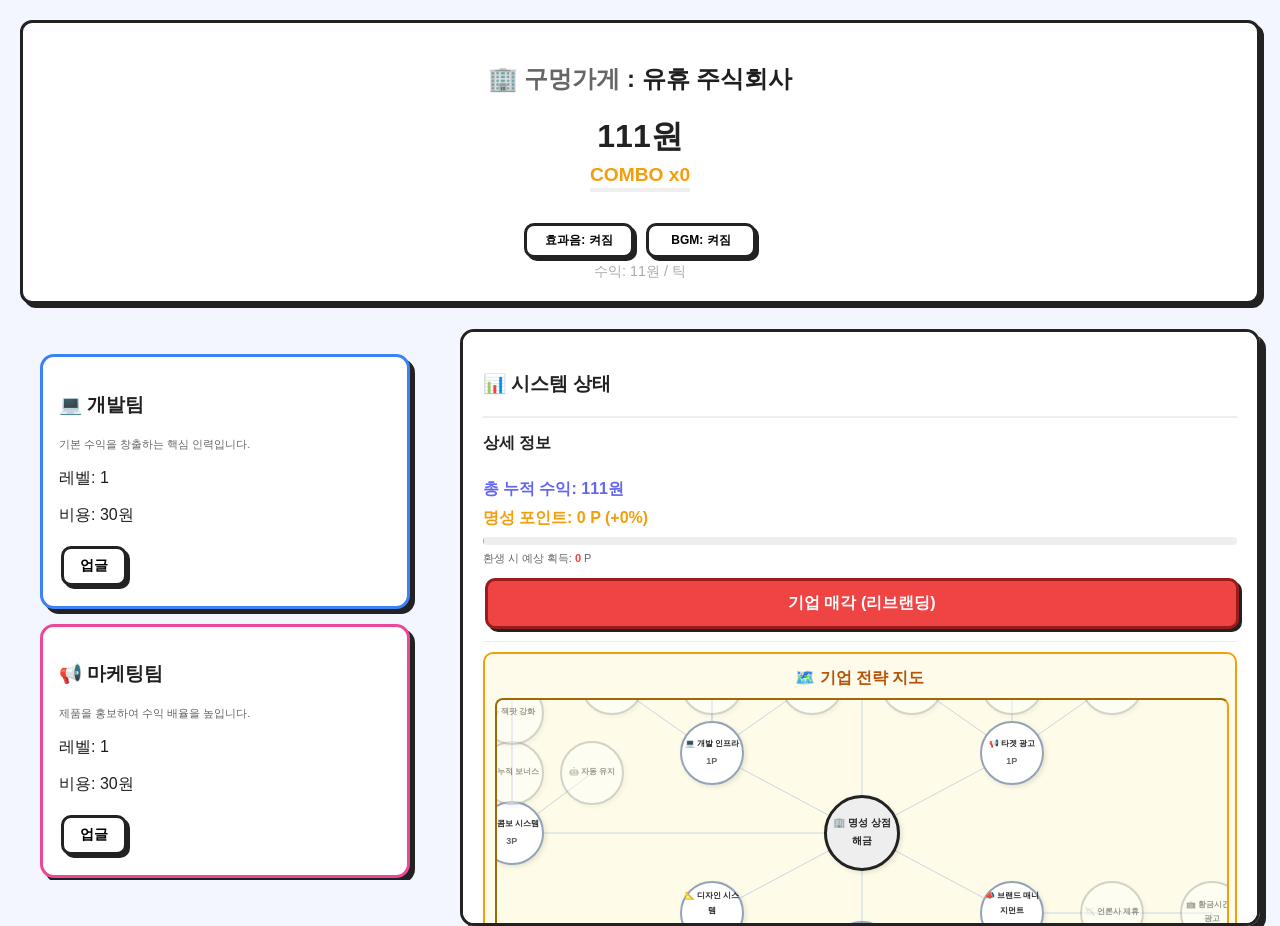
==== index.html @ 231a1bc6 "Add files via upload" ====
<!DOCTYPE html>
<html>
    <head>
        <meta charset="UTF-8">
        <title id = "title">유휴 주식회사: Idle Inc.</title>
        <link rel="stylesheet" href="style.css">
        <link rel="icon" href="src/icon/logo.png">
    </head>

    <body>

        <div id="newsBanner" class="news-banner"></div>
        
        <!-- 오프라인 수익 알림 -->
        <div id="offlineModal" class="modal" style="display:none;">
            <div class="modal-content">
                <h3>🏢 부재 중 업무 보고</h3>
                <p>회사가 자리를 비운 사이 <span id="offlineEarnings" style="color:#22c55e; font-weight:bold;">0</span>원을 벌었습니다!</p>
                <button onclick="closeOfflineModal()">수령하기</button>
            </div>
        </div>

        <div class="header">
            <h2>🏢 <span id="corporateRank">구멍가게</span> : <span id="companyTypeDisplay">유휴 주식회사</span></h2>
            <div class="money-display">
                <span id="money">0원</span>
                <div id="comboContainer" style="color: #f59e0b; font-weight: bold; font-size: 1.2em; position: relative; display: flex; flex-direction: column; align-items: center;">
                    <div>COMBO x<span id="comboCount">0</span>
                    <span id="feverStatus" style="display: none; color: #ef4444; margin-left: 10px; text-shadow: 0 0 10px #f59e0b;">🔥 OVERDRIVE!</span>
                    </div>
                    <div style="width: 100px; height: 4px; background: #eee; border-radius: 2px; margin-top: 2px; overflow: hidden;">
                        <div id="comboGauge" style="width: 0%; height: 100%; background: #f59e0b; transition: width 0.1s linear;"></div>
                    </div>
                </div>
                <div id="eventDisplay" style="font-size: 0.9em; color: #ef4444; font-weight: bold; height: 1.2em; letter-spacing: 1px;"></div>
                <div class="audio-controls">
                    <button id="toggleFxMuteBtn" type="button">효과음: 켜짐</button>
                    <button id="toggleBgmMuteBtn" type="button">BGM: 켜짐</button>
                </div>
                <div style="font-size: 0.9em; color: #aaa;">수익: <span id="totalIncome">0</span>원 / 틱</div>
            </div>
        </div>

        <div class="game-container">
            <!-- 왼쪽: 업그레이드 구역 -->
            <div class="upgrade-section">
                <div class="card card-dev" id="card-dev">
                    <h3>💻 개발팀</h3>
                    <p class="desc">기본 수익을 창출하는 핵심 인력입니다.</p>
                    <p>레벨: <span id="devLevel">1</span></p>
                    <p>비용: <span id="devCost"></span>원</p>
                    <button onclick="upgradeDev(this)">업글</button>
                </div>

                <div class="card card-marketing" id="card-marketing">
                    <h3>📢 마케팅팀</h3>
                    <p class="desc">제품을 홍보하여 수익 배율을 높입니다.</p>
                    <p>레벨: <span id="marketingLevel">1</span></p>
                    <p>비용: <span id="marketingCost"></span>원</p>
                    <button onclick="upgradeMarketing(this)">업글</button>
                </div>

                <div class="card card-design" id="card-design">
                    <h3>📐 설계팀</h3>
                    <p class="desc">프로세스를 최적화하여 작업 속도를 높입니다.</p>
                    <p>레벨: <span id="designLevel">1</span></p>
                    <p>비용: <span id="designCost"></span>원</p>
                    <button onclick="upgradeDesign(this)">업글</button>
                </div>

                <!-- 홍보팀 (해금 전 숨김) -->
                <div class="card card-pr" id="card-pr" style="display: none;">
                    <h3>📣 홍보팀</h3>
                    <p class="desc">마케팅 효율 증폭 및 긍정적 이벤트를 유도합니다.</p>
                    <p>레벨: <span id="prLevel">0</span></p>
                    <p>비용: <span id="prCost"></span>원</p>
                    <button onclick="upgradePr(this)">업글</button>
                </div>

                <!-- 전략기획팀 (해금 전 숨김) -->
                <div class="card card-strategy" id="card-strategy" style="display: none;">
                    <h3>📊 전략기획팀</h3>
                    <p class="desc">전체적인 효율 증가 및 비용 절감을 관리합니다.</p>
                    <p>레벨: <span id="strategyLevel">0</span></p>
                    <p>비용: <span id="strategyCost"></span>원</p>
                    <button onclick="upgradeStrategy(this)">업글</button>
                </div>

                <div class="card card-mgmt" id="card-management">
                    <h3>🤖 관리직 AI</h3>
                    <p class="desc">부서 업그레이드를 자동으로 수행합니다. (최소 1레벨 필요)</p>
                    <p>레벨: <span id="managementLevel">0</span></p>
                    <p>비용: <span id="managementCost"></span>원</p>
                    <button onclick="upgradeManagement(this)">고용/업글</button>
                    
                    <!-- 관리직 해금 전까지 숨겨질 구역 -->
                    <div id="mgmtControls" style="display: none; margin-top: 10px; border-top: 2px solid #eee; padding-top: 15px;">
                        <button onclick="toggleManagement()" id="mgmtBtn">관리직 끄기</button>
                        <br><br>
                        <button onclick="setPriority('dev')">개발 우선</button>
                        <button onclick="setPriority('marketing')">마케팅 우선</button>
                        <button onclick="setPriority('design')">설계 우선</button>
                        <button onclick="setPriority('auto')">자동</button>
                    </div>
                </div>
            </div>

            <!-- 오른쪽: 새 메뉴 (상태판) -->
            <div class="status-panel" style="padding: 20px; border-radius: 14px;">
                <h3>📊 시스템 상태</h3>
                <div id="mgmtStatusContainer" style="display: none;">
                    <p>AI 상태: <span id="mgmtStatus" style="font-weight: bold;">-</span></p>
                    <p>우선 순위: <span id="currentPriority" style="color: #00eaff;">-</span></p>
                </div>
                
                <!-- 외교 패널 (해금 시 노출) -->
                <div id="diplomacyPanel" style="display: none; margin-top: 10px; padding: 10px; background: #f0f9ff; border: 2px solid #3b82f6; border-radius: 10px;">
                    <h4 style="margin: 0 0 8px 0; color: #1e40af;">🌍 글로벌 외교 전략</h4>
                    <div style="display: grid; grid-template-columns: 1fr 1fr; gap: 5px;">
                        <button onclick="activateCountry('japan')" style="font-size: 11px; padding: 5px;">🇯🇵 일본 제휴<br><span id="japanCost" style="font-size: 9px; color: #666; font-weight: normal;">0원</span></button>
                        <button onclick="activateCountry('china')" style="font-size: 11px; padding: 5px;">🇨🇳 중국 수출<br><span id="chinaCost" style="font-size: 9px; color: #666; font-weight: normal;">0원</span></button>
                        <button onclick="activateCountry('usa')" style="font-size: 11px; padding: 5px;">🇺🇸 미국 진출<br><span id="usaCost" style="font-size: 9px; color: #666; font-weight: normal;">0원</span></button>
                        <button onclick="activateCountry('nuclear')" style="font-size: 11px; padding: 5px; background: #fee2e2;">☢️ 비밀 계약<br><span id="nuclearCost" style="font-size: 9px; color: #666; font-weight: normal;">0원</span></button>
                    </div>
                    <div id="activeBuffs" style="margin-top: 8px; font-size: 11px; color: #1e40af; font-weight: bold;"></div>
                </div>

                <hr>
                <h4 style="margin-top: 0;">상세 정보</h4>
                <ul style="list-style: none; padding: 0; line-height: 1.8;">
                    <li style="color: #6366f1; font-weight: bold;">총 누적 수익: <span id="statTotalMoney">0</span></li>
                    <li style="color: #f59e0b; font-weight: bold;">명성 포인트: <span id="statPrestige">0 P</span> (<span id="prestigeBonus">0%</span>)</li>
                    <div style="margin-top: 5px; font-size: 0.85em; background: #eee; border-radius: 5px; overflow: hidden;">
                        <div id="prestigeProgress" style="width: 0%; height: 8px; background: #f59e0b; transition: width 0.3s;"></div>
                    </div>
                    <p style="font-size: 11px; margin: 4px 0; color: #666;">환생 시 예상 획득: <span id="potentialGain" style="font-weight: bold; color: #ef4444;">0</span> P</p>
                    <button onclick="rebirth()" class="btn-rebirth" style="width: 100%; margin-top: 5px;">기업 매각 (리브랜딩)</button>
                    <hr style="margin: 8px 0; border-top: 1px solid #eee;">
                    
                    <!-- 명성 스킬 트리 (방사형 지도) -->
                    <div class="prestige-shop strategy-map-panel" style="background: #fffbeb; border: 2px solid #f59e0b; padding: 10px; border-radius: 10px; margin-top: 10px;">
                        <h4 style="margin: 0 0 5px 0; color: #b45309; text-align: center;">🗺️ 기업 전략 지도</h4>
                        <div class="skill-tree-layout">
                            <!-- 왼쪽: 트리 뷰포트 -->
                            <div id="treeViewport" class="tree-viewport">
                                <div id="treeContainer" class="tree-container">
                                    <svg id="treeSvg" class="tree-svg" style="position: absolute; overflow: visible; pointer-events: none; z-index: 1; left: 0; top: 0;"></svg>
                                    <!-- 노드 동적 배치 -->
                                </div>
                            </div>
                            <!-- 오른쪽: 상세 정보 패널 -->
                            <div id="skillDetails" class="skill-details">
                                <div id="detailsDefault" style="margin: auto; color: #aaa; text-align: center;">노드를 클릭하여<br>상세 정보를 확인하세요.</div>
                                <div id="detailsContent" style="display: none;">
                                    <div class="detail-item">
                                        <label>이름</label>
                                        <h3 id="detailName">스킬 이름</h3>
                                    </div>
                                    <div class="detail-item">
                                        <label>설명</label>
                                        <div id="detailDesc" class="desc">설명 텍스트</div>
                                    </div>
                                    <div class="detail-item">
                                        <label>효과</label>
                                        <div id="detailEffect">-</div>
                                    </div>
                                    <div class="detail-item">
                                        <label>연구 비용</label>
                                        <div id="detailCost"><span id="detailCostValue">0</span> 명성 포인트</div>
                                    </div>
                                    <button id="detailBuyBtn" onclick="">연구 시작</button>
                                </div>
                            </div>
                        </div>
                    </div>
                    <hr style="margin: 15px 0; border-top: 1px solid #eee;">

                    <li>개발력: <span id="statDev">-</span></li>
                    <li>마케팅 효과: <span id="statMark">-</span></li>
                    <li>작업 속도: <span id="statSpeed">-</span></li>
                    <li id="statPrContainer" style="display: none;">홍보 시너지: <span id="statPr">-</span></li>
                    <li id="statStratContainer" style="display: none;">전략 승수: <span id="statStrat">-</span></li>
                    <li id="statMgmtContainer" style="display: none; color: #00ff00;">관리직 처리량: <span id="statMgmt">-</span></li>
                </ul>
                <hr>
                <h4>🤖 AI 업무 로그</h4>
                <div id="log" class="log-container">
                    <div class="log-entry">시스템 가동 준비 완료...</div>
                </div>
            </div>
        </div>

        <div id="clickEventLayer" style="position: fixed; inset: 0; pointer-events: none; z-index: 5000;"></div>
        <script src="script.js"></script>
    </body>
</html>
---- style.css ----
/* 스타일 통일 패치 */
            body {
                background: #f3f6ff;
                font-family: 'Pretendard', Arial, sans-serif;
                color: #1f1f1f;
                margin: 0;
                padding: 20px;
                overflow: hidden;
                height: 100vh;
                box-sizing: border-box;
                display: flex;
                flex-direction: column; /* 세로 배치로 충돌 방지 */
            }
            .header {
                background: white;
                border: 3px solid #222;
                border-radius: 12px;
                padding: 20px;
                box-shadow: 4px 4px 0px #222;
                margin-bottom: 25px;
                text-align: center;
                flex-shrink: 0; /* 헤더 크기 고정 */
            }
            #money {
                font-size: 32px;
                font-weight: bold;
                display: block;
                color: #222;
                margin-bottom: 5px;
            }
            .audio-controls {
                display: flex;
                justify-content: center;
                gap: 8px;
                margin-top: 10px;
                flex-wrap: wrap;
            }
            .audio-controls button {
                min-width: 110px;
                font-size: 12px;
                padding: 6px 10px;
            }
            
            /* 애니메이션 효과 */
            @keyframes pop {
                0% { transform: scale(1); }
                50% { transform: scale(1.1); }
                100% { transform: scale(1); }
            }
            @keyframes bounce {
                0%, 100% { transform: translateY(0); }
                50% { transform: translateY(-5px); }
            }
            @keyframes pulse-red {
                0% { border-color: #ef4444; box-shadow: 0 0 0 0 rgba(239, 68, 68, 0.4); }
                70% { box-shadow: 0 0 0 15px rgba(239, 68, 68, 0); }
                100% { border-color: #222; }
            }
            @keyframes pulse-purple {
                0% { border-color: #a855f7; box-shadow: 0 0 0 0 rgba(168, 85, 247, 0.6); }
                70% { box-shadow: 0 0 0 15px rgba(168, 85, 247, 0); }
                100% { border-color: #222; }
            }
            @keyframes shake {
                0%, 100% { transform: translateX(0); }
                20%, 60% { transform: translateX(-8px); border-color: #ef4444; }
                40%, 80% { transform: translateX(8px); border-color: #ef4444; }
            }
            @keyframes floatUp {
                0% { transform: translateY(0); opacity: 1; }
                100% { transform: translateY(-50px); opacity: 0; }
            }
            @keyframes flash {
                0%, 100% { background-color: white; }
                50% { background-color: #fef08a; }
            }

            .floating-text {
                position: absolute;
                pointer-events: none;
                font-weight: bold;
                animation: floatUp 0.8s ease-out forwards;
                z-index: 2000;
            }

            .pop { animation: pop 0.15s ease; }
            .bounce { animation: bounce 0.1s ease; }
            .pulse-red { animation: pulse-red 0.5s ease-out; }
            /* 외교 뱃지 스타일 */
            .country-badge {
                padding: 4px 10px;
                border-radius: 20px;
                font-size: 11px;
                font-weight: bold;
                color: white;
                box-shadow: 0 2px 5px rgba(0,0,0,0.2);
                animation: pulse-soft 2s infinite;
            }
            @keyframes pulse-soft {
                0%, 100% { transform: scale(1); }
                50% { transform: scale(1.05); }
            }

            /* 모달 스타일 */
            .modal {
                position: fixed; inset: 0; background: rgba(0,0,0,0.7);
                display: flex; align-items: center; justify-content: center; z-index: 10001;
            }
            .modal-content {
                background: white; padding: 30px; border-radius: 20px;
                text-align: center; box-shadow: 0 0 30px rgba(0,0,0,0.5);
                border: 4px solid #222;
            }

            .pulse-purple { animation: pulse-purple 0.5s ease-out; }
            .shake { animation: shake 0.4s ease-in-out; }
            .flash { animation: flash 0.5s ease; }
            
            /* 피버 모드 애니메이션 */
            @keyframes fever-shake {
                0% { transform: translate(1px, 1px) rotate(0deg); }
                10% { transform: translate(-1px, -2px) rotate(-1deg); }
                20% { transform: translate(-3px, 0px) rotate(1deg); }
                30% { transform: translate(3px, 2px) rotate(0deg); }
                40% { transform: translate(1px, -1px) rotate(1deg); }
                50% { transform: translate(-1px, 2px) rotate(-1deg); }
                60% { transform: translate(-3px, 1px) rotate(0deg); }
                70% { transform: translate(3px, 1px) rotate(-1deg); }
                80% { transform: translate(-1px, -1px) rotate(1deg); }
                90% { transform: translate(1px, 2px) rotate(0deg); }
                100% { transform: translate(1px, -2px) rotate(-1deg); }
            }
            .fever-active {
                animation: fever-shake 0.5s infinite;
                background: linear-gradient(to bottom, #fff3e8, #fef2f2) !important;
            }

            /* 골든 클릭 버튼 */
            .golden-btn {
                position: absolute;
                width: 60px;
                height: 60px;
                background: radial-gradient(circle, #fcd34d 0%, #f59e0b 100%);
                border: 4px solid #fff;
                border-radius: 50%;
                box-shadow: 0 0 20px rgba(245, 158, 11, 0.6);
                cursor: pointer;
                pointer-events: auto;
                display: flex;
                align-items: center;
                justify-content: center;
                font-size: 24px;
                animation: pop 0.3s cubic-bezier(0.175, 0.885, 0.32, 1.275) forwards;
                z-index: 5001;
            }

            .desc {
                font-size: 11px;
                color: #666;
                margin: 4px 0 8px 0;
            }

            .skill-tree-layout {
                display: flex;
                flex-direction: column; /* 가로(row)에서 세로(column)로 변경 */
                gap: 10px;
                width: 100%;
            }
            .tree-viewport {
                width: 100%;
                height: 300px; /* 트리 뷰포트 높이 고정 */
                position: relative;
                background: #fefce8;
                border: 2px inset #f59e0b;
                border-radius: 8px;
                overflow: hidden;
                cursor: grab;
                user-select: none;
                touch-action: none;
            }
            .tree-viewport:active { cursor: grabbing; }
            .skill-details {
                width: 100%;
                box-sizing: border-box;
                background: white;
                border: 2px solid #ddd;
                border-radius: 8px;
                padding: 15px;
                display: flex;
                flex-direction: column;
                box-shadow: inset 0 0 10px rgba(0,0,0,0.05);
                word-break: keep-all;
                white-space: normal;
                overflow-y: auto;
                min-height: 150px;
            }
            #detailsContent {
                display: flex;
                flex-direction: column;
                align-items: stretch;
                gap: 10px;
                width: 100%;
            }
            .detail-item {
                display: flex;
                flex-direction: column;
                align-items: stretch;
                gap: 4px;
                width: 100%;
            }
            .detail-item label {
                display: block;
                font-size: 11px;
                font-weight: 700;
                color: #92400e;
                letter-spacing: 0.02em;
            }
            #detailName,
            #detailDesc,
            #detailEffect,
            #detailCost {
                display: block;
                width: 100%;
                margin: 0;
            }
            #detailDesc {
                font-size: 12px;
                line-height: 1.5;
            }
            #detailEffect {
                background: #f0fdf4;
                padding: 8px;
                border-radius: 6px;
                font-size: 11px;
                border-left: 4px solid #22c55e;
                box-sizing: border-box;
            }
            #detailBuyBtn {
                width: 100%;
                margin-top: 4px;
                align-self: stretch;
            }
            .tree-container {
                position: absolute;
                top: 50%; left: 50%;
                transform-origin: center;
                width: 0; height: 0;
            }
            .tree-node {
                position: absolute;
                display: flex;
                flex-direction: column;
                align-items: center;
                justify-content: center;
                width: 60px;
                background: white;
                border: 2px solid #94a3b8;
                border-radius: 50%;
                aspect-ratio: 1/1;
                font-size: 8px;
                text-align: center;
                transform: translate(-50%, -50%);
                z-index: 2;
                transition: all 0.2s;
                cursor: help;
                box-shadow: 2px 2px 5px rgba(0,0,0,0.1);
            }
            .tree-node.owned { border-color: #f59e0b; background: #fffbeb; border-width: 3px; z-index: 3; }
            .tree-node.selected { box-shadow: 0 0 15px rgba(59, 130, 246, 0.8); border-color: #3b82f6; transform: translate(-50%, -50%) scale(1.1); }
            .tree-node.locked { opacity: 0.45; filter: grayscale(1); }
            .tree-node.core { width: 70px; border-color: #222; background: #eee; font-weight: bold; font-size: 10px; }
            
            /* 변형 노드 (Tier 3) 특수 스타일 */
            .tree-node.transform {
                border-style: double;
                border-width: 5px;
                background: #fdf2f8;
                border-color: #ec4899;
            }
            .tree-node.transform.owned {
                background: #fbcfe8;
                border-color: #db2777;
            }

            .tree-node span { display: block; margin-bottom: 2px; font-weight: bold; }
            .tree-node .price-tag { font-size: 9px; color: #666; font-weight: bold; }
            .tree-node button {
                padding: 2px 6px;
                font-size: 9px;
                border-width: 2px;
            }

            /* 긴급 뉴스 배너 */
            .news-banner {
                position: fixed;
                top: -60px;
                left: 0;
                right: 0;
                background: #ef4444;
                color: white;
                padding: 15px;
                text-align: center;
                font-weight: bold;
                font-size: 1.1em;
                z-index: 9999;
                box-shadow: 0 4px 15px rgba(0,0,0,0.2);
                transition: top 0.5s cubic-bezier(0.175, 0.885, 0.32, 1.275);
                border-bottom: 4px solid #991b1b;
            }
            .news-banner.active { top: 0; }
            .news-banner.positive { background: #10b981; border-color: #064e3b; }

            /* 레이아웃 구조 수정 */
            .game-container {
                display: flex;
                gap: 30px;
                flex: 1;
                min-height: 0; /* 스크롤 작동을 위한 설정 */
                justify-content: center;
                max-width: 1400px;
                margin: 0 auto;
                width: 100%;
            }
            .upgrade-section {
                flex: 1;
                max-width: 450px;
                overflow-y: auto;
                padding: 10px 20px 50px 20px; /* 좌우 패딩 추가로 잘림 방지 */
                padding-bottom: 50px;
                scrollbar-width: thin; /* 스크롤바 슬림화 */
            }

            button {
                background: white;
                border: 3px solid #222;
                border-radius: 10px;
                padding: 8px 16px;
                font-weight: bold;
                cursor: pointer;
                box-shadow: 3px 3px 0px #222;
                transition: all 0.1s ease;
                margin: 4px 2px;
                font-size: 14px;
            }
            button:hover {
                transform: translate(-2px, -2px);
                box-shadow: 5px 5px 0px #222;
                background: #fafafa;
            }
            button:active {
                transform: translate(2px, 2px);
                box-shadow: 1px 1px 0px #222;
            }
            .card {
                background: white;
                border: 3px solid #222;
                border-radius: 14px;
                padding: 16px;
                margin: 15px 0;
                box-shadow: 5px 5px 0px #222;
            }
            /* 팀별 테두리 색상 */
            .card-dev { border-color: #3b82f6; }
            .card-marketing { border-color: #ec4899; }
            .card-design { border-color: #10b981; }
            .card-mgmt { border-color: #a855f7; }
            .card-pr { border-color: #f59e0b; }
            .card-strategy { border-color: #6366f1; }
            .status-panel {
                flex: 1.2;
                background: white;
                color: #222;
                border: 3px solid #222;
                box-shadow: 6px 6px 0px #222;
                border-radius: 14px;
                padding: 20px;
                height: 100%; /* 부모 높이 전체 차지 */
                overflow-y: auto; /* 오른쪽도 독립 스크롤 */
                scrollbar-width: thin;
            }
            .btn-rebirth {
                background: #ef4444 !important;
                color: white !important;
                border-color: #991b1b !important;
                padding: 12px !important;
                font-size: 16px !important;
                animation: pulse-red 2s infinite;
            }
            .btn-rebirth:hover {
                background: #dc2626 !important;
                animation: none;
            }
            /* 로그 시스템 스타일 */
            .log-container {
                margin-top: 20px;
                background: #f8fafc;
                border: 2px dashed #ccc;
                border-radius: 10px;
                padding: 10px;
                height: 120px;
                overflow-y: auto; /* 로그 내역 스크롤 허용 */
                font-size: 12px;
                color: #666;
                display: flex;
                flex-direction: column-reverse; /* 최신 로그가 위로 */
            }
            .log-entry {
                padding: 2px 0;
                border-bottom: 1px solid #eee;
            }
            hr { border: none; border-top: 2px solid #eee; margin: 15px 0; }

            /* 전략 지도 레이아웃 보정 */
            .strategy-map-panel {
                overflow: hidden;
            }
            .skill-tree-layout {
                flex-direction: column;
                min-height: 420px;
            }
            .tree-viewport {
                flex: 1;
                min-height: 250px;
            }
            .skill-details {
                flex: 0 0 auto;
                min-width: 0;
                min-height: 140px;
            }
            .game-container {
                align-items: stretch;
            }
            .status-panel {
                flex: 1.5 1 200px;
                min-width: 200px;
                overflow-x: hidden;
            }
            @media (max-width: 980px) {
                body {
                    overflow-y: auto;
                    height: auto;
                    min-height: 100vh;
                }
                .game-container {
                    flex-direction: column;
                    align-items: stretch;
                }
                .upgrade-section,
                .status-panel {
                    max-width: none;
                    min-width: 0;
                    width: 100%;
                }
                .status-panel {
                    flex-basis: auto;
                    height: auto;
                }
                .skill-tree-layout {
                    min-height: 460px;
                }
                .tree-viewport {
                    min-height: 280px;
                }
            }
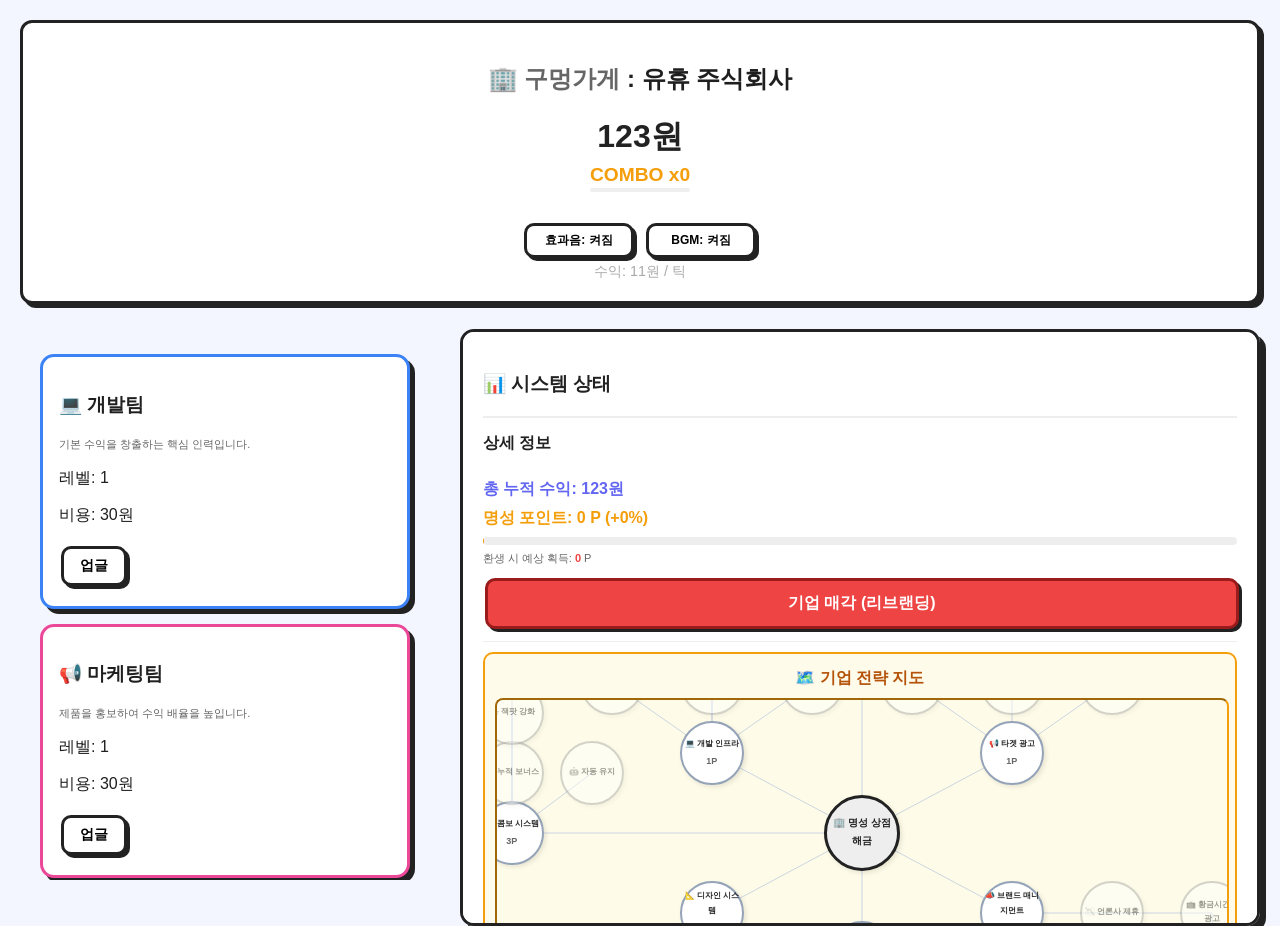
==== commit 115193a8: "Add files via upload" ====
--- a/index.html
+++ b/index.html
@@ -4,7 +4,7 @@
         <meta charset="UTF-8">
         <title id = "title">유휴 주식회사: Idle Inc.</title>
         <link rel="stylesheet" href="style.css">
-        <link rel="icon" href="src/icon/logo.png">
+        <link rel="icon" href="icon.png">
     </head>
 
     <body>
@@ -32,11 +32,11 @@
                         <div id="comboGauge" style="width: 0%; height: 100%; background: #f59e0b; transition: width 0.1s linear;"></div>
                     </div>
                 </div>
-                <div id="eventDisplay" style="font-size: 0.9em; color: #ef4444; font-weight: bold; height: 1.2em; letter-spacing: 1px;"></div>
-                <div class="audio-controls">
-                    <button id="toggleFxMuteBtn" type="button">효과음: 켜짐</button>
-                    <button id="toggleBgmMuteBtn" type="button">BGM: 켜짐</button>
-                </div>
+                <div id="eventDisplay" style="font-size: 0.9em; color: #ef4444; font-weight: bold; height: 1.2em; letter-spacing: 1px;"></div>
+                <div class="audio-controls">
+                    <button id="toggleFxMuteBtn" type="button">효과음: 켜짐</button>
+                    <button id="toggleBgmMuteBtn" type="button">BGM: 켜짐</button>
+                </div>
                 <div style="font-size: 0.9em; color: #aaa;">수익: <span id="totalIncome">0</span>원 / 틱</div>
             </div>
         </div>
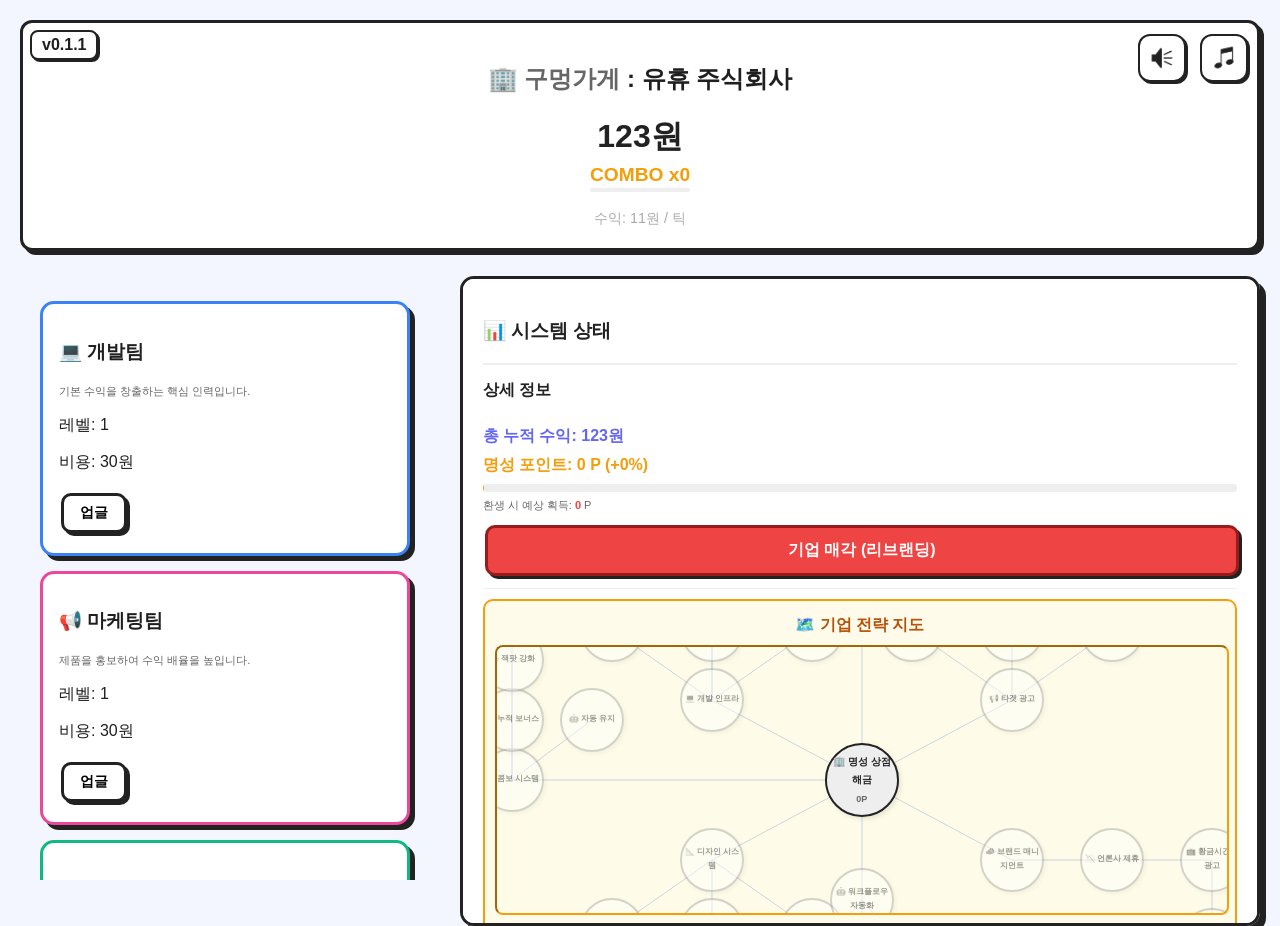
==== commit efb1e148: "V0.1.1" ====
--- a/index.html
+++ b/index.html
@@ -9,6 +9,7 @@
 
     <body>
 
+        <div class="game-version">v0.1.1</div>
         <div id="newsBanner" class="news-banner"></div>
         
         <!-- 오프라인 수익 알림 -->
@@ -18,6 +19,11 @@
                 <p>회사가 자리를 비운 사이 <span id="offlineEarnings" style="color:#22c55e; font-weight:bold;">0</span>원을 벌었습니다!</p>
                 <button onclick="closeOfflineModal()">수령하기</button>
             </div>
+        </div>
+
+        <div class="audio-controls">
+            <button id="toggleFxMuteBtn" type="button">효과음: 켜짐</button>
+            <button id="toggleBgmMuteBtn" type="button">BGM: 켜짐</button>
         </div>
 
         <div class="header">
@@ -33,10 +39,6 @@
                     </div>
                 </div>
                 <div id="eventDisplay" style="font-size: 0.9em; color: #ef4444; font-weight: bold; height: 1.2em; letter-spacing: 1px;"></div>
-                <div class="audio-controls">
-                    <button id="toggleFxMuteBtn" type="button">효과음: 켜짐</button>
-                    <button id="toggleBgmMuteBtn" type="button">BGM: 켜짐</button>
-                </div>
                 <div style="font-size: 0.9em; color: #aaa;">수익: <span id="totalIncome">0</span>원 / 틱</div>
             </div>
         </div>
--- a/style.css
+++ b/style.css
@@ -21,25 +21,61 @@
                 text-align: center;
                 flex-shrink: 0; /* 헤더 크기 고정 */
             }
-            #money {
-                font-size: 32px;
-                font-weight: bold;
-                display: block;
-                color: #222;
-                margin-bottom: 5px;
-            }
-            .audio-controls {
-                display: flex;
-                justify-content: center;
-                gap: 8px;
-                margin-top: 10px;
-                flex-wrap: wrap;
-            }
-            .audio-controls button {
-                min-width: 110px;
-                font-size: 12px;
-                padding: 6px 10px;
-            }
+            #money {
+                font-size: 32px;
+                font-weight: bold;
+                display: block;
+                color: #222;
+                margin-bottom: 5px;
+            }
+            .audio-controls {
+                position: fixed;
+                top: 30px;
+                right: 30px;
+                display: flex;
+                gap: 10px;
+                z-index: 10000;
+                margin-top: 0;
+            }
+            .game-version {
+                position: fixed;
+                top: 30px;
+                left: 30px;
+                background: white;
+                border: 2px solid #222;
+                border-radius: 8px;
+                padding: 4px 10px;
+                font-weight: bold;
+                box-shadow: 2px 2px 0 #222;
+                z-index: 10000;
+                pointer-events: none;
+            }
+            .audio-toggle-btn,
+            .audio-controls button {
+                width: 48px;
+                height: 48px;
+                padding: 0;
+                display: inline-flex;
+                align-items: center;
+                justify-content: center;
+                background: #fff;
+                border: 2px solid #222;
+                border-radius: 12px;
+                box-shadow: 2px 2px 0 #222;
+                cursor: pointer;
+            }
+            .audio-toggle-btn img,
+            .audio-controls button img {
+                width: 28px;
+                height: 28px;
+                object-fit: contain;
+                pointer-events: none;
+            }
+            .audio-toggle-btn:active,
+            .audio-controls button:active {
+                transform: translate(1px, 1px);
+                box-shadow: 1px 1px 0 #222;
+            }
             
             /* 애니메이션 효과 */
             @keyframes pop {
@@ -175,8 +211,8 @@
                 border-radius: 8px;
                 overflow: hidden;
                 cursor: grab;
-                user-select: none;
-                touch-action: none;
+                user-select: none;
+                touch-action: none;
             }
             .tree-viewport:active { cursor: grabbing; }
             .skill-details {
@@ -267,7 +303,7 @@
             }
             .tree-node.owned { border-color: #f59e0b; background: #fffbeb; border-width: 3px; z-index: 3; }
             .tree-node.selected { box-shadow: 0 0 15px rgba(59, 130, 246, 0.8); border-color: #3b82f6; transform: translate(-50%, -50%) scale(1.1); }
-            .tree-node.locked { opacity: 0.45; filter: grayscale(1); }
+            .tree-node.locked { opacity: 0.45; filter: grayscale(1); }
             .tree-node.core { width: 70px; border-color: #222; background: #eee; font-weight: bold; font-size: 10px; }
             
             /* 변형 노드 (Tier 3) 특수 스타일 */
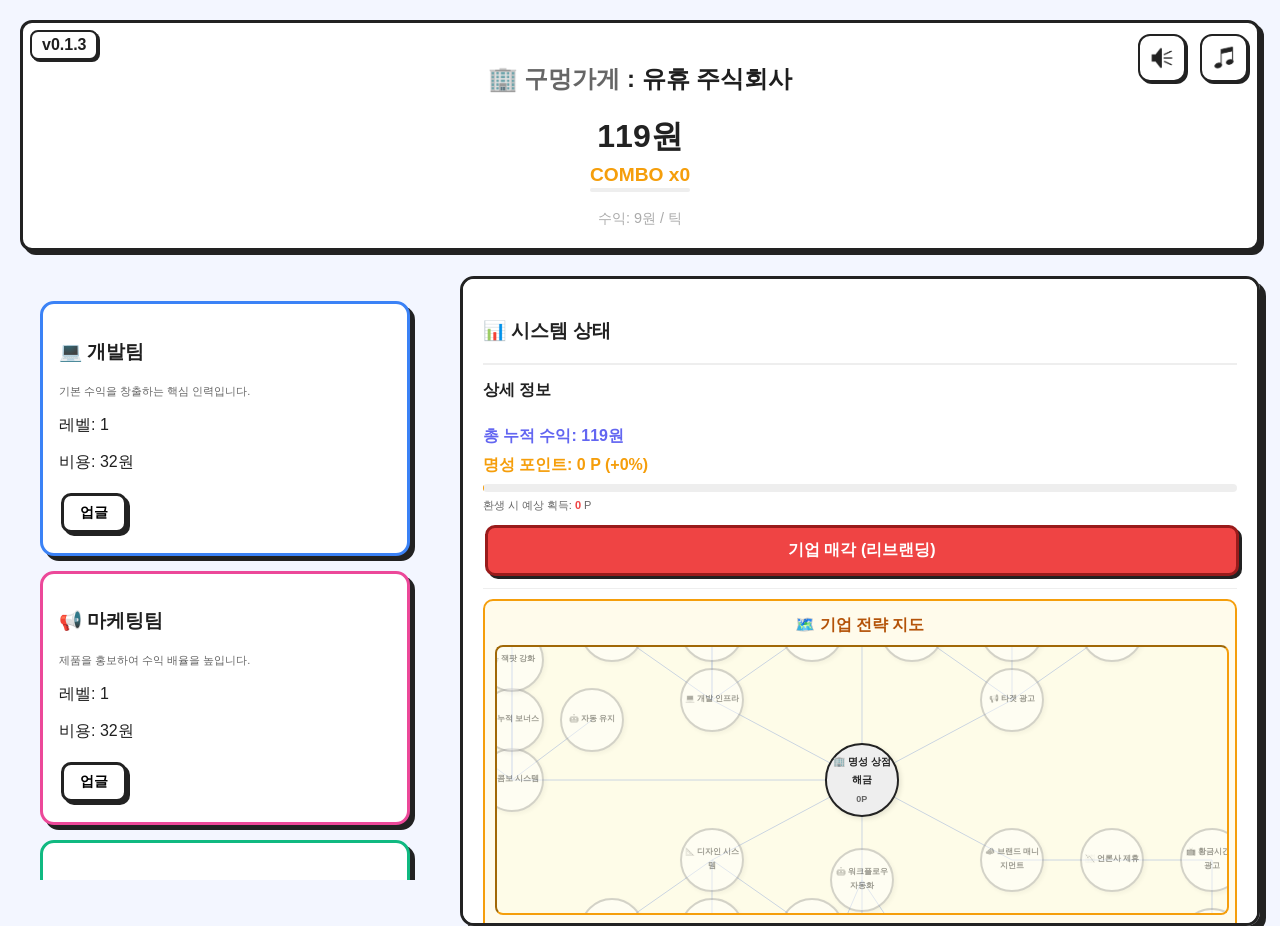
==== commit af9bf6c7: "v0.1.3 버전 출시" ====
--- a/index.html
+++ b/index.html
@@ -9,7 +9,7 @@
 
     <body>
 
-        <div class="game-version">v0.1.1</div>
+        <div class="game-version">v0.1.3</div>
         <div id="newsBanner" class="news-banner"></div>
         
         <!-- 오프라인 수익 알림 -->
@@ -189,6 +189,14 @@
                 <div id="log" class="log-container">
                     <div class="log-entry">시스템 가동 준비 완료...</div>
                 </div>
+
+                <hr>
+                <h4>💾 데이터 관리</h4>
+                <div style="display: grid; grid-template-columns: 1fr 1fr; gap: 5px;">
+                    <button onclick="exportSave()" style="font-size: 11px;">코드 복사</button>
+                    <button onclick="importSave()" style="font-size: 11px;">코드 입력</button>
+                </div>
+                <button onclick="resetGame()" style="width: 100%; font-size: 11px; background: #fee2e2; border-color: #ef4444; color: #b91c1c; margin-top: 5px;">데이터 초기화</button>
             </div>
         </div>
 
--- a/style.css
+++ b/style.css
@@ -27,6 +27,7 @@
                 display: block;
                 color: #222;
                 margin-bottom: 5px;
+                transition: all 0.2s;
             }
             .audio-controls {
                 position: fixed;
@@ -109,6 +110,19 @@
             @keyframes flash {
                 0%, 100% { background-color: white; }
                 50% { background-color: #fef08a; }
+            }
+            @keyframes money-glow {
+                0% { text-shadow: 0 0 5px #22c55e; transform: scale(1); }
+                50% { text-shadow: 0 0 20px #22c55e; transform: scale(1.1); }
+                100% { text-shadow: 0 0 5px #22c55e; transform: scale(1); }
+            }
+            .money-huge {
+                animation: money-glow 0.5s infinite;
+                color: #10b981 !important;
+            }
+            .event-active-ui {
+                background: #fff1f2 !important;
+                border-color: #f43f5e !important;
             }
 
             .floating-text {
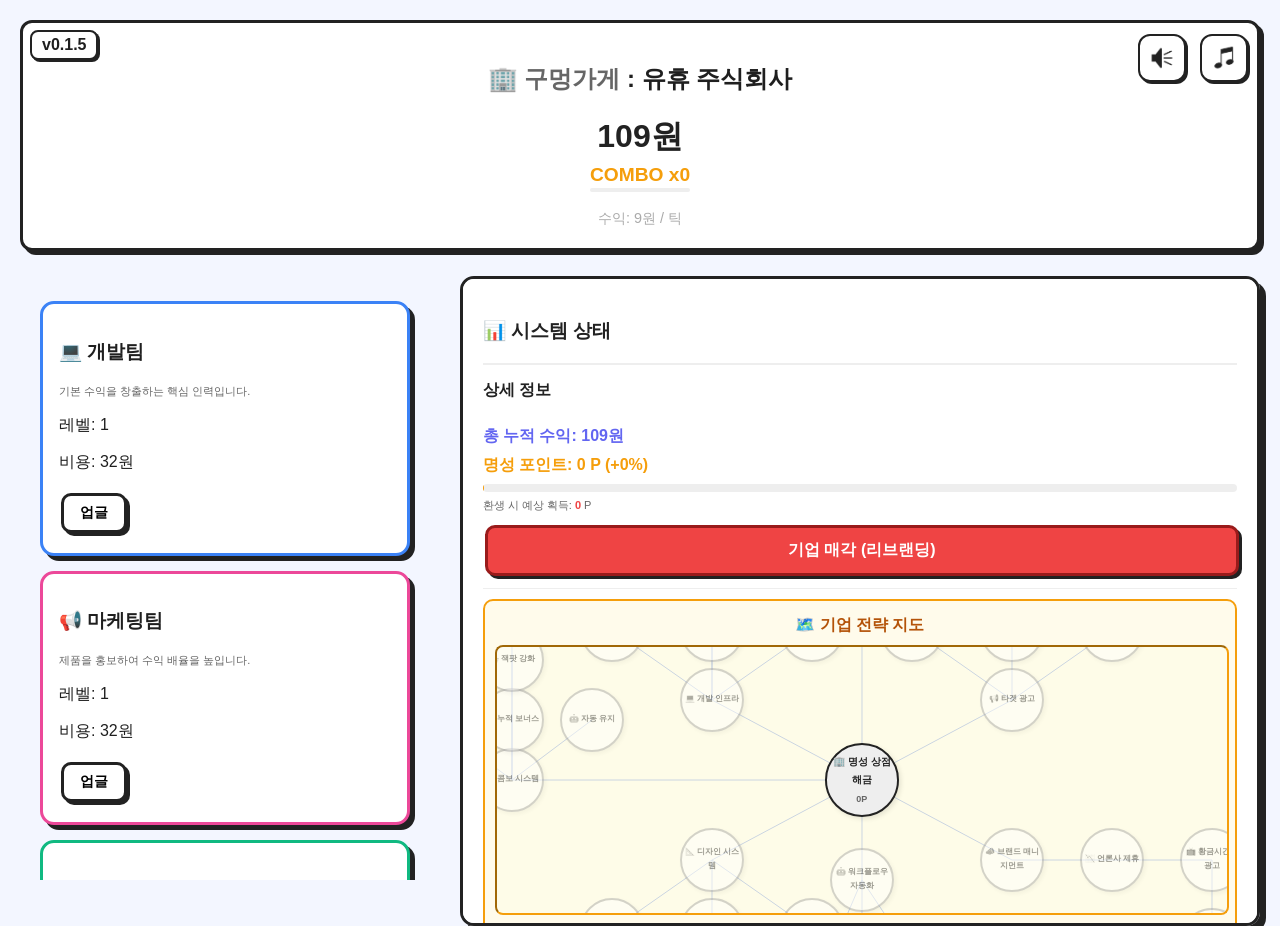
==== commit d9fc0521: "Add files via upload" ====
--- a/index.html
+++ b/index.html
@@ -9,7 +9,7 @@
 
     <body>
 
-        <div class="game-version">v0.1.3</div>
+        <div class="game-version">v0.1.5</div>
         <div id="newsBanner" class="news-banner"></div>
         
         <!-- 오프라인 수익 알림 -->
@@ -119,10 +119,15 @@
                 <div id="diplomacyPanel" style="display: none; margin-top: 10px; padding: 10px; background: #f0f9ff; border: 2px solid #3b82f6; border-radius: 10px;">
                     <h4 style="margin: 0 0 8px 0; color: #1e40af;">🌍 글로벌 외교 전략</h4>
                     <div style="display: grid; grid-template-columns: 1fr 1fr; gap: 5px;">
-                        <button onclick="activateCountry('japan')" style="font-size: 11px; padding: 5px;">🇯🇵 일본 제휴<br><span id="japanCost" style="font-size: 9px; color: #666; font-weight: normal;">0원</span></button>
-                        <button onclick="activateCountry('china')" style="font-size: 11px; padding: 5px;">🇨🇳 중국 수출<br><span id="chinaCost" style="font-size: 9px; color: #666; font-weight: normal;">0원</span></button>
-                        <button onclick="activateCountry('usa')" style="font-size: 11px; padding: 5px;">🇺🇸 미국 진출<br><span id="usaCost" style="font-size: 9px; color: #666; font-weight: normal;">0원</span></button>
-                        <button onclick="activateCountry('nuclear')" style="font-size: 11px; padding: 5px; background: #fee2e2;">☢️ 비밀 계약<br><span id="nuclearCost" style="font-size: 9px; color: #666; font-weight: normal;">0원</span></button>
+                        <button onclick="activateCountry('japan')" style="font-size: 11px; padding: 5px;">🇯🇵 일본 제휴<br><span style="font-size: 8px; color: #3b82f6;">비용 10% 감소</span><br><span id="japanCost" style="font-size: 9px; color: #666; font-weight: normal;">0원</span></button>
+                        <button onclick="activateCountry('korea')" style="font-size: 11px; padding: 5px;">🇰🇷 남한 협력<br><span style="font-size: 8px; color: #3b82f6;">수익 80% 증가</span><br><span id="koreaCost" style="font-size: 9px; color: #666; font-weight: normal;">0원</span></button>
+                        <button onclick="activateCountry('china')" style="font-size: 11px; padding: 5px;">🇨🇳 중국 수출<br><span style="font-size: 8px; color: #3b82f6;">수익 50%↑ 비용 20%↑</span><br><span id="chinaCost" style="font-size: 9px; color: #666; font-weight: normal;">0원</span></button>
+                        <button onclick="activateCountry('usa')" style="font-size: 11px; padding: 5px;">🇺🇸 미국 진출<br><span style="font-size: 8px; color: #3b82f6;">수익 100% 증가</span><br><span id="usaCost" style="font-size: 9px; color: #666; font-weight: normal;">0원</span></button>
+                        <button onclick="activateCountry('germany')" style="font-size: 11px; padding: 5px;">🇩🇪 독일 기술<br><span style="font-size: 8px; color: #3b82f6;">속도 20% 가속</span><br><span id="germanyCost" style="font-size: 9px; color: #666; font-weight: normal;">0원</span></button>
+                        <button onclick="activateCountry('vietnam')" style="font-size: 11px; padding: 5px;">🇻🇳 베트남 공장<br><span style="font-size: 8px; color: #3b82f6;">비용 20% 감소</span><br><span id="vietnamCost" style="font-size: 9px; color: #666; font-weight: normal;">0원</span></button>
+                        <button onclick="activateCountry('uk')" style="font-size: 11px; padding: 5px;">🇬🇧 영국 금융<br><span style="font-size: 8px; color: #3b82f6;">명성 획득 50%↑</span><br><span id="ukCost" style="font-size: 9px; color: #666; font-weight: normal;">0원</span></button>
+                        <button onclick="activateCountry('north')" style="font-size: 11px; padding: 5px;">🇰🇵 북한 협약<br><span style="font-size: 8px; color: #ef4444; font-weight: bold;">수익 10배 폭증</span><br><span id="northCost" style="font-size: 9px; color: #666; font-weight: normal;">0원</span></button>
+                        <button onclick="activateCountry('nuclear')" style="font-size: 11px; padding: 5px; background: #fee2e2;">☢️ 비밀 계약<br><span style="font-size: 8px; color: #666;">자산 10배 or -70%</span><br><span id="nuclearCost" style="font-size: 9px; color: #666; font-weight: normal;">0원</span></button>
                     </div>
                     <div id="activeBuffs" style="margin-top: 8px; font-size: 11px; color: #1e40af; font-weight: bold;"></div>
                 </div>
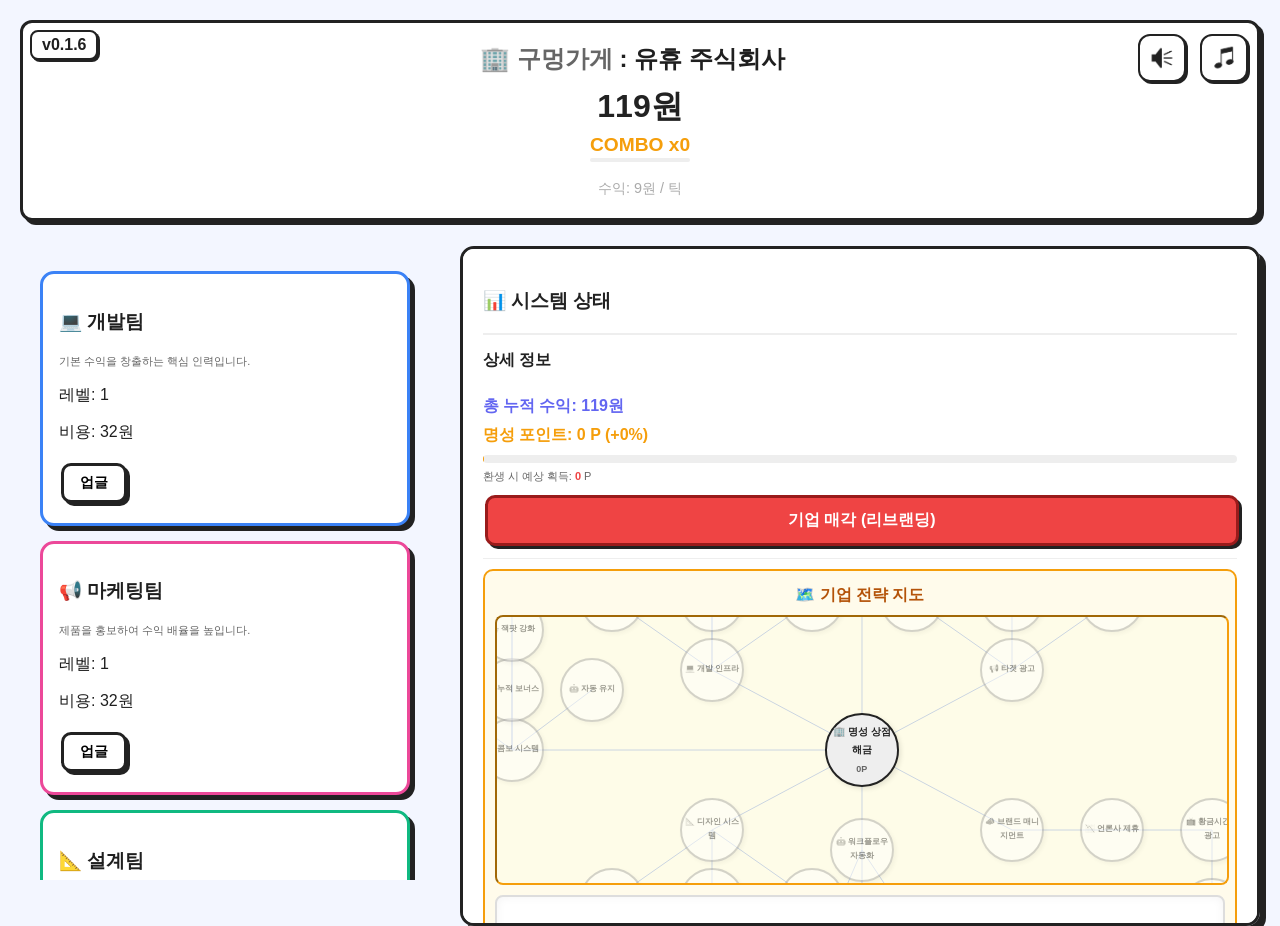
==== commit ae309011: "Add files via upload" ====
--- a/index.html
+++ b/index.html
@@ -9,7 +9,7 @@
 
     <body>
 
-        <div class="game-version">v0.1.5</div>
+        <div class="game-version">v0.1.6</div>
         <div id="newsBanner" class="news-banner"></div>
         
         <!-- 오프라인 수익 알림 -->
@@ -27,7 +27,12 @@
         </div>
 
         <div class="header">
-            <h2>🏢 <span id="corporateRank">구멍가게</span> : <span id="companyTypeDisplay">유휴 주식회사</span></h2>
+            <div style="display: flex; justify-content: center; align-items: center; gap: 15px; margin-bottom: 10px;">
+                <h2 style="margin: 0;">🏢 <span id="corporateRank">구멍가게</span> : <span id="companyTypeDisplay">유휴 주식회사</span></h2>
+                <!-- 국가별 활성 상태 아이콘 컨테이너 -->
+                <div id="countryIndicators" style="display: flex; gap: 8px;"></div>
+            </div>
+
             <div class="money-display">
                 <span id="money">0원</span>
                 <div id="comboContainer" style="color: #f59e0b; font-weight: bold; font-size: 1.2em; position: relative; display: flex; flex-direction: column; align-items: center;">
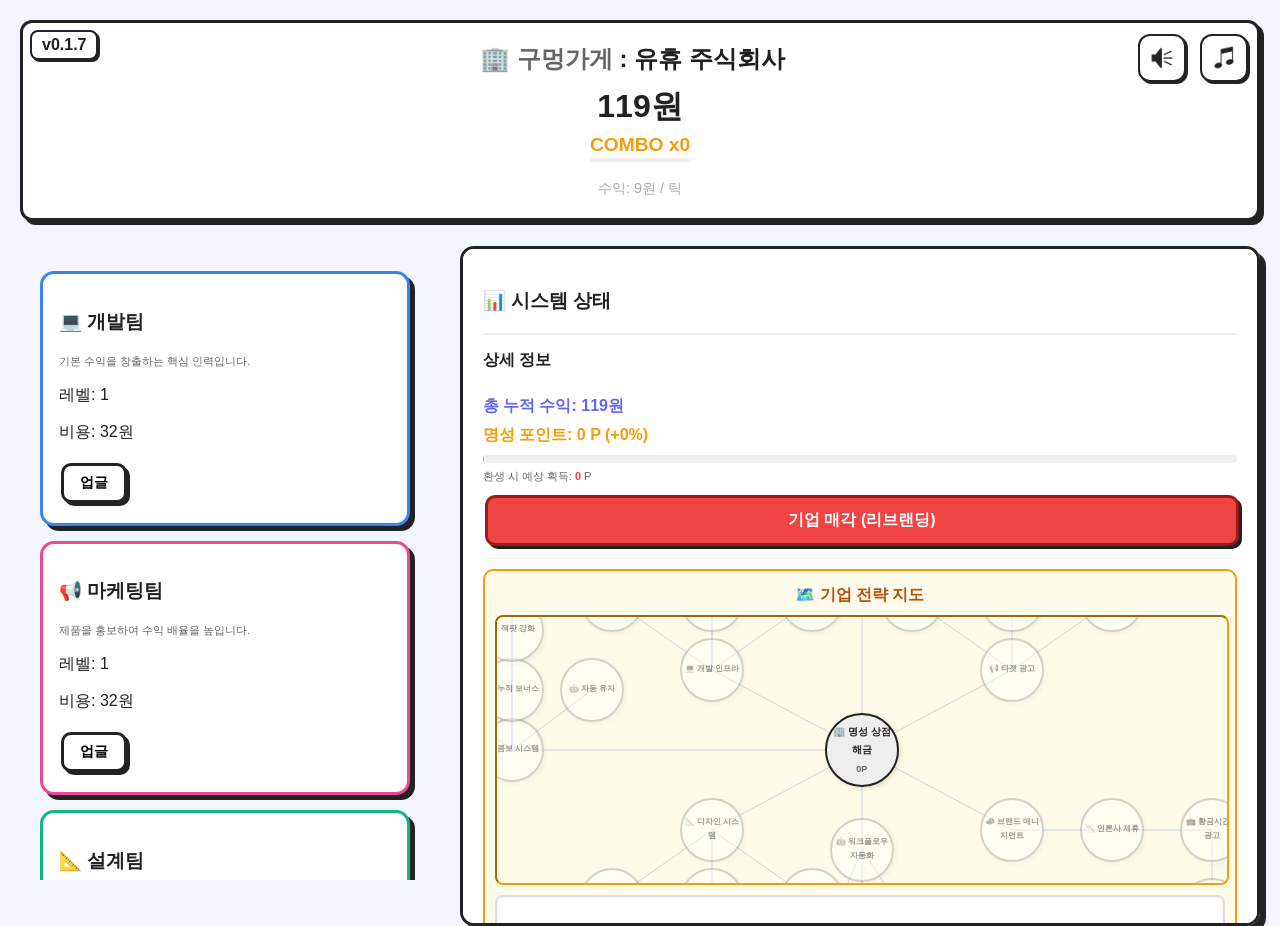
==== commit 737cbaa7: "Add files via upload" ====
--- a/index.html
+++ b/index.html
@@ -9,7 +9,7 @@
 
     <body>
 
-        <div class="game-version">v0.1.6</div>
+        <div class="game-version">v0.1.7</div>
         <div id="newsBanner" class="news-banner"></div>
         
         <!-- 오프라인 수익 알림 -->
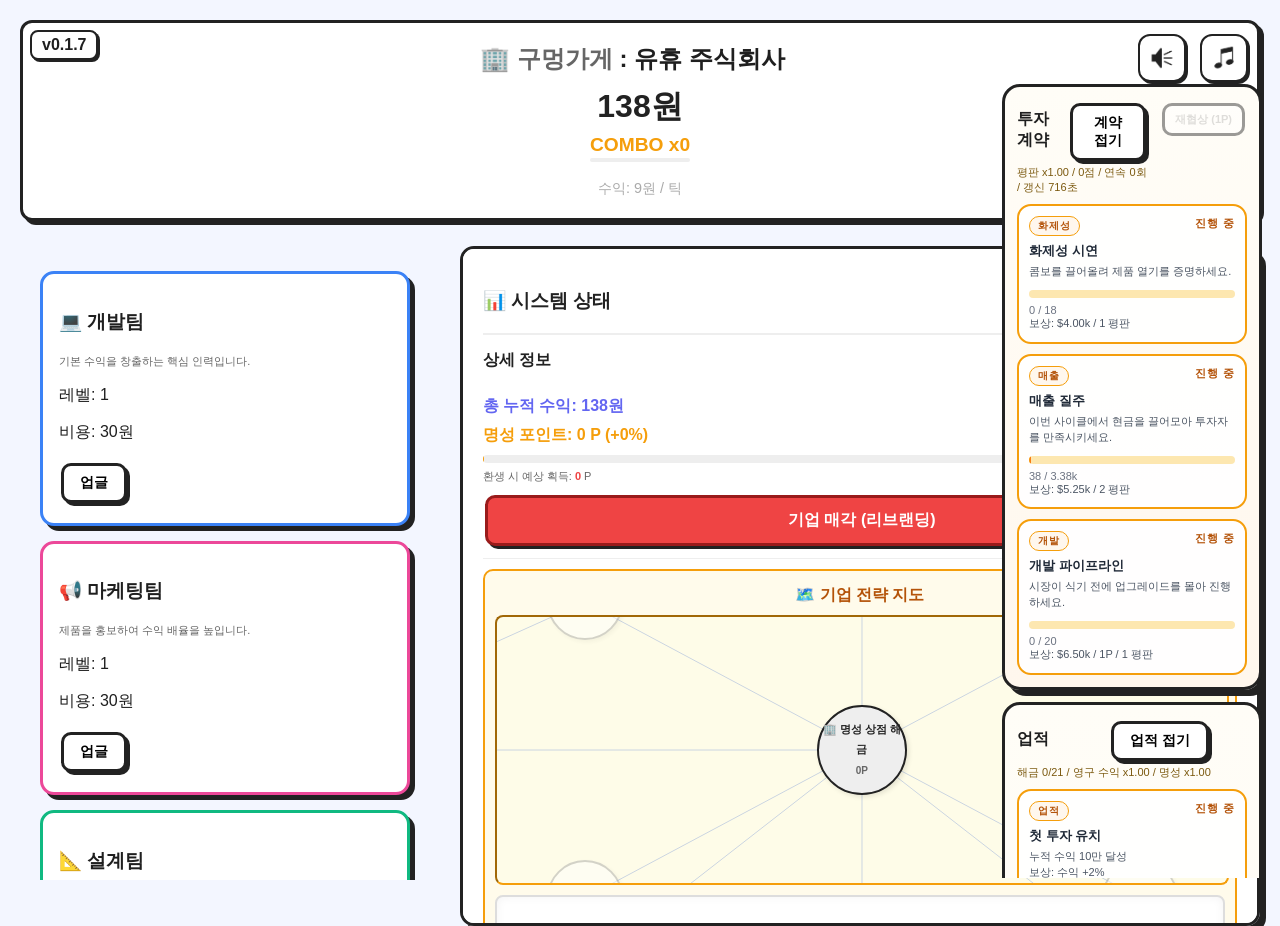
==== commit d8803d6f: "?낅뜲?댄듃" ====
--- a/index.html
+++ b/index.html
@@ -1,216 +1,253 @@
-<!DOCTYPE html>
-<html>
-    <head>
-        <meta charset="UTF-8">
-        <title id = "title">유휴 주식회사: Idle Inc.</title>
-        <link rel="stylesheet" href="style.css">
-        <link rel="icon" href="icon.png">
-    </head>
-
-    <body>
-
-        <div class="game-version">v0.1.7</div>
-        <div id="newsBanner" class="news-banner"></div>
-        
-        <!-- 오프라인 수익 알림 -->
-        <div id="offlineModal" class="modal" style="display:none;">
-            <div class="modal-content">
-                <h3>🏢 부재 중 업무 보고</h3>
-                <p>회사가 자리를 비운 사이 <span id="offlineEarnings" style="color:#22c55e; font-weight:bold;">0</span>원을 벌었습니다!</p>
-                <button onclick="closeOfflineModal()">수령하기</button>
-            </div>
-        </div>
-
-        <div class="audio-controls">
-            <button id="toggleFxMuteBtn" type="button">효과음: 켜짐</button>
-            <button id="toggleBgmMuteBtn" type="button">BGM: 켜짐</button>
-        </div>
-
-        <div class="header">
-            <div style="display: flex; justify-content: center; align-items: center; gap: 15px; margin-bottom: 10px;">
-                <h2 style="margin: 0;">🏢 <span id="corporateRank">구멍가게</span> : <span id="companyTypeDisplay">유휴 주식회사</span></h2>
-                <!-- 국가별 활성 상태 아이콘 컨테이너 -->
-                <div id="countryIndicators" style="display: flex; gap: 8px;"></div>
-            </div>
-
-            <div class="money-display">
-                <span id="money">0원</span>
-                <div id="comboContainer" style="color: #f59e0b; font-weight: bold; font-size: 1.2em; position: relative; display: flex; flex-direction: column; align-items: center;">
-                    <div>COMBO x<span id="comboCount">0</span>
-                    <span id="feverStatus" style="display: none; color: #ef4444; margin-left: 10px; text-shadow: 0 0 10px #f59e0b;">🔥 OVERDRIVE!</span>
-                    </div>
-                    <div style="width: 100px; height: 4px; background: #eee; border-radius: 2px; margin-top: 2px; overflow: hidden;">
-                        <div id="comboGauge" style="width: 0%; height: 100%; background: #f59e0b; transition: width 0.1s linear;"></div>
-                    </div>
-                </div>
-                <div id="eventDisplay" style="font-size: 0.9em; color: #ef4444; font-weight: bold; height: 1.2em; letter-spacing: 1px;"></div>
-                <div style="font-size: 0.9em; color: #aaa;">수익: <span id="totalIncome">0</span>원 / 틱</div>
-            </div>
-        </div>
-
-        <div class="game-container">
-            <!-- 왼쪽: 업그레이드 구역 -->
-            <div class="upgrade-section">
-                <div class="card card-dev" id="card-dev">
-                    <h3>💻 개발팀</h3>
-                    <p class="desc">기본 수익을 창출하는 핵심 인력입니다.</p>
-                    <p>레벨: <span id="devLevel">1</span></p>
-                    <p>비용: <span id="devCost"></span>원</p>
-                    <button onclick="upgradeDev(this)">업글</button>
-                </div>
-
-                <div class="card card-marketing" id="card-marketing">
-                    <h3>📢 마케팅팀</h3>
-                    <p class="desc">제품을 홍보하여 수익 배율을 높입니다.</p>
-                    <p>레벨: <span id="marketingLevel">1</span></p>
-                    <p>비용: <span id="marketingCost"></span>원</p>
-                    <button onclick="upgradeMarketing(this)">업글</button>
-                </div>
-
-                <div class="card card-design" id="card-design">
-                    <h3>📐 설계팀</h3>
-                    <p class="desc">프로세스를 최적화하여 작업 속도를 높입니다.</p>
-                    <p>레벨: <span id="designLevel">1</span></p>
-                    <p>비용: <span id="designCost"></span>원</p>
-                    <button onclick="upgradeDesign(this)">업글</button>
-                </div>
-
-                <!-- 홍보팀 (해금 전 숨김) -->
-                <div class="card card-pr" id="card-pr" style="display: none;">
-                    <h3>📣 홍보팀</h3>
-                    <p class="desc">마케팅 효율 증폭 및 긍정적 이벤트를 유도합니다.</p>
-                    <p>레벨: <span id="prLevel">0</span></p>
-                    <p>비용: <span id="prCost"></span>원</p>
-                    <button onclick="upgradePr(this)">업글</button>
-                </div>
-
-                <!-- 전략기획팀 (해금 전 숨김) -->
-                <div class="card card-strategy" id="card-strategy" style="display: none;">
-                    <h3>📊 전략기획팀</h3>
-                    <p class="desc">전체적인 효율 증가 및 비용 절감을 관리합니다.</p>
-                    <p>레벨: <span id="strategyLevel">0</span></p>
-                    <p>비용: <span id="strategyCost"></span>원</p>
-                    <button onclick="upgradeStrategy(this)">업글</button>
-                </div>
-
-                <div class="card card-mgmt" id="card-management">
-                    <h3>🤖 관리직 AI</h3>
-                    <p class="desc">부서 업그레이드를 자동으로 수행합니다. (최소 1레벨 필요)</p>
-                    <p>레벨: <span id="managementLevel">0</span></p>
-                    <p>비용: <span id="managementCost"></span>원</p>
-                    <button onclick="upgradeManagement(this)">고용/업글</button>
-                    
-                    <!-- 관리직 해금 전까지 숨겨질 구역 -->
-                    <div id="mgmtControls" style="display: none; margin-top: 10px; border-top: 2px solid #eee; padding-top: 15px;">
-                        <button onclick="toggleManagement()" id="mgmtBtn">관리직 끄기</button>
-                        <br><br>
-                        <button onclick="setPriority('dev')">개발 우선</button>
-                        <button onclick="setPriority('marketing')">마케팅 우선</button>
-                        <button onclick="setPriority('design')">설계 우선</button>
-                        <button onclick="setPriority('auto')">자동</button>
-                    </div>
-                </div>
-            </div>
-
-            <!-- 오른쪽: 새 메뉴 (상태판) -->
-            <div class="status-panel" style="padding: 20px; border-radius: 14px;">
-                <h3>📊 시스템 상태</h3>
-                <div id="mgmtStatusContainer" style="display: none;">
-                    <p>AI 상태: <span id="mgmtStatus" style="font-weight: bold;">-</span></p>
-                    <p>우선 순위: <span id="currentPriority" style="color: #00eaff;">-</span></p>
-                </div>
-                
-                <!-- 외교 패널 (해금 시 노출) -->
-                <div id="diplomacyPanel" style="display: none; margin-top: 10px; padding: 10px; background: #f0f9ff; border: 2px solid #3b82f6; border-radius: 10px;">
-                    <h4 style="margin: 0 0 8px 0; color: #1e40af;">🌍 글로벌 외교 전략</h4>
-                    <div style="display: grid; grid-template-columns: 1fr 1fr; gap: 5px;">
-                        <button onclick="activateCountry('japan')" style="font-size: 11px; padding: 5px;">🇯🇵 일본 제휴<br><span style="font-size: 8px; color: #3b82f6;">비용 10% 감소</span><br><span id="japanCost" style="font-size: 9px; color: #666; font-weight: normal;">0원</span></button>
-                        <button onclick="activateCountry('korea')" style="font-size: 11px; padding: 5px;">🇰🇷 남한 협력<br><span style="font-size: 8px; color: #3b82f6;">수익 80% 증가</span><br><span id="koreaCost" style="font-size: 9px; color: #666; font-weight: normal;">0원</span></button>
-                        <button onclick="activateCountry('china')" style="font-size: 11px; padding: 5px;">🇨🇳 중국 수출<br><span style="font-size: 8px; color: #3b82f6;">수익 50%↑ 비용 20%↑</span><br><span id="chinaCost" style="font-size: 9px; color: #666; font-weight: normal;">0원</span></button>
-                        <button onclick="activateCountry('usa')" style="font-size: 11px; padding: 5px;">🇺🇸 미국 진출<br><span style="font-size: 8px; color: #3b82f6;">수익 100% 증가</span><br><span id="usaCost" style="font-size: 9px; color: #666; font-weight: normal;">0원</span></button>
-                        <button onclick="activateCountry('germany')" style="font-size: 11px; padding: 5px;">🇩🇪 독일 기술<br><span style="font-size: 8px; color: #3b82f6;">속도 20% 가속</span><br><span id="germanyCost" style="font-size: 9px; color: #666; font-weight: normal;">0원</span></button>
-                        <button onclick="activateCountry('vietnam')" style="font-size: 11px; padding: 5px;">🇻🇳 베트남 공장<br><span style="font-size: 8px; color: #3b82f6;">비용 20% 감소</span><br><span id="vietnamCost" style="font-size: 9px; color: #666; font-weight: normal;">0원</span></button>
-                        <button onclick="activateCountry('uk')" style="font-size: 11px; padding: 5px;">🇬🇧 영국 금융<br><span style="font-size: 8px; color: #3b82f6;">명성 획득 50%↑</span><br><span id="ukCost" style="font-size: 9px; color: #666; font-weight: normal;">0원</span></button>
-                        <button onclick="activateCountry('north')" style="font-size: 11px; padding: 5px;">🇰🇵 북한 협약<br><span style="font-size: 8px; color: #ef4444; font-weight: bold;">수익 10배 폭증</span><br><span id="northCost" style="font-size: 9px; color: #666; font-weight: normal;">0원</span></button>
-                        <button onclick="activateCountry('nuclear')" style="font-size: 11px; padding: 5px; background: #fee2e2;">☢️ 비밀 계약<br><span style="font-size: 8px; color: #666;">자산 10배 or -70%</span><br><span id="nuclearCost" style="font-size: 9px; color: #666; font-weight: normal;">0원</span></button>
-                    </div>
-                    <div id="activeBuffs" style="margin-top: 8px; font-size: 11px; color: #1e40af; font-weight: bold;"></div>
-                </div>
-
-                <hr>
-                <h4 style="margin-top: 0;">상세 정보</h4>
-                <ul style="list-style: none; padding: 0; line-height: 1.8;">
-                    <li style="color: #6366f1; font-weight: bold;">총 누적 수익: <span id="statTotalMoney">0</span></li>
-                    <li style="color: #f59e0b; font-weight: bold;">명성 포인트: <span id="statPrestige">0 P</span> (<span id="prestigeBonus">0%</span>)</li>
-                    <div style="margin-top: 5px; font-size: 0.85em; background: #eee; border-radius: 5px; overflow: hidden;">
-                        <div id="prestigeProgress" style="width: 0%; height: 8px; background: #f59e0b; transition: width 0.3s;"></div>
-                    </div>
-                    <p style="font-size: 11px; margin: 4px 0; color: #666;">환생 시 예상 획득: <span id="potentialGain" style="font-weight: bold; color: #ef4444;">0</span> P</p>
-                    <button onclick="rebirth()" class="btn-rebirth" style="width: 100%; margin-top: 5px;">기업 매각 (리브랜딩)</button>
-                    <hr style="margin: 8px 0; border-top: 1px solid #eee;">
-                    
-                    <!-- 명성 스킬 트리 (방사형 지도) -->
-                    <div class="prestige-shop strategy-map-panel" style="background: #fffbeb; border: 2px solid #f59e0b; padding: 10px; border-radius: 10px; margin-top: 10px;">
-                        <h4 style="margin: 0 0 5px 0; color: #b45309; text-align: center;">🗺️ 기업 전략 지도</h4>
-                        <div class="skill-tree-layout">
-                            <!-- 왼쪽: 트리 뷰포트 -->
-                            <div id="treeViewport" class="tree-viewport">
-                                <div id="treeContainer" class="tree-container">
-                                    <svg id="treeSvg" class="tree-svg" style="position: absolute; overflow: visible; pointer-events: none; z-index: 1; left: 0; top: 0;"></svg>
-                                    <!-- 노드 동적 배치 -->
-                                </div>
-                            </div>
-                            <!-- 오른쪽: 상세 정보 패널 -->
-                            <div id="skillDetails" class="skill-details">
-                                <div id="detailsDefault" style="margin: auto; color: #aaa; text-align: center;">노드를 클릭하여<br>상세 정보를 확인하세요.</div>
-                                <div id="detailsContent" style="display: none;">
-                                    <div class="detail-item">
-                                        <label>이름</label>
-                                        <h3 id="detailName">스킬 이름</h3>
-                                    </div>
-                                    <div class="detail-item">
-                                        <label>설명</label>
-                                        <div id="detailDesc" class="desc">설명 텍스트</div>
-                                    </div>
-                                    <div class="detail-item">
-                                        <label>효과</label>
-                                        <div id="detailEffect">-</div>
-                                    </div>
-                                    <div class="detail-item">
-                                        <label>연구 비용</label>
-                                        <div id="detailCost"><span id="detailCostValue">0</span> 명성 포인트</div>
-                                    </div>
-                                    <button id="detailBuyBtn" onclick="">연구 시작</button>
-                                </div>
-                            </div>
-                        </div>
-                    </div>
-                    <hr style="margin: 15px 0; border-top: 1px solid #eee;">
-
-                    <li>개발력: <span id="statDev">-</span></li>
-                    <li>마케팅 효과: <span id="statMark">-</span></li>
-                    <li>작업 속도: <span id="statSpeed">-</span></li>
-                    <li id="statPrContainer" style="display: none;">홍보 시너지: <span id="statPr">-</span></li>
-                    <li id="statStratContainer" style="display: none;">전략 승수: <span id="statStrat">-</span></li>
-                    <li id="statMgmtContainer" style="display: none; color: #00ff00;">관리직 처리량: <span id="statMgmt">-</span></li>
-                </ul>
-                <hr>
-                <h4>🤖 AI 업무 로그</h4>
-                <div id="log" class="log-container">
-                    <div class="log-entry">시스템 가동 준비 완료...</div>
-                </div>
-
-                <hr>
-                <h4>💾 데이터 관리</h4>
-                <div style="display: grid; grid-template-columns: 1fr 1fr; gap: 5px;">
-                    <button onclick="exportSave()" style="font-size: 11px;">코드 복사</button>
-                    <button onclick="importSave()" style="font-size: 11px;">코드 입력</button>
-                </div>
-                <button onclick="resetGame()" style="width: 100%; font-size: 11px; background: #fee2e2; border-color: #ef4444; color: #b91c1c; margin-top: 5px;">데이터 초기화</button>
-            </div>
-        </div>
-
-        <div id="clickEventLayer" style="position: fixed; inset: 0; pointer-events: none; z-index: 5000;"></div>
-        <script src="script.js"></script>
-    </body>
-</html>
+<!DOCTYPE html>
+<html>
+    <head>
+        <meta charset="UTF-8">
+        <title id = "title">유휴 주식회사: Idle Inc.</title>
+        <link rel="stylesheet" href="style.css">
+        <link rel="icon" href="icon.png">
+    </head>
+
+    <body>
+
+        <div class="game-version">v0.1.7</div>
+        <div id="newsBanner" class="news-banner"></div>
+        
+        <!-- 오프라인 수익 알림 -->
+        <div id="offlineModal" class="modal" style="display:none;">
+            <div class="modal-content">
+                <h3>🏢 부재 중 업무 보고</h3>
+                <p>회사가 자리를 비운 사이 <span id="offlineEarnings" style="color:#22c55e; font-weight:bold;">0</span>원을 벌었습니다!</p>
+                <button onclick="closeOfflineModal()">수령하기</button>
+            </div>
+        </div>
+
+        <div class="audio-controls">
+            <button id="toggleFxMuteBtn" type="button">효과음: 켜짐</button>
+            <button id="toggleBgmMuteBtn" type="button">BGM: 켜짐</button>
+        </div>
+
+        <div class="header">
+            <div style="display: flex; justify-content: center; align-items: center; gap: 15px; margin-bottom: 10px;">
+                <h2 style="margin: 0;">🏢 <span id="corporateRank">구멍가게</span> : <span id="companyTypeDisplay">유휴 주식회사</span></h2>
+                <!-- 국가별 활성 상태 아이콘 컨테이너 -->
+                <div id="countryIndicators" style="display: flex; gap: 8px;"></div>
+            </div>
+
+            <div class="money-display">
+                <span id="money">0원</span>
+                <div id="comboContainer" style="color: #f59e0b; font-weight: bold; font-size: 1.2em; position: relative; display: flex; flex-direction: column; align-items: center;">
+                    <div>COMBO x<span id="comboCount">0</span>
+                    <span id="feverStatus" style="display: none; color: #ef4444; margin-left: 10px; text-shadow: 0 0 10px #f59e0b;">🔥 OVERDRIVE!</span>
+                    </div>
+                    <div style="width: 100px; height: 4px; background: #eee; border-radius: 2px; margin-top: 2px; overflow: hidden;">
+                        <div id="comboGauge" style="width: 0%; height: 100%; background: #f59e0b; transition: width 0.1s linear;"></div>
+                    </div>
+                </div>
+                <div id="eventDisplay" style="font-size: 0.9em; color: #ef4444; font-weight: bold; height: 1.2em; letter-spacing: 1px;"></div>
+                <div style="font-size: 0.9em; color: #aaa;">수익: <span id="totalIncome">0</span>원 / 틱</div>
+            </div>
+        </div>
+
+        <div class="game-container">
+            <!-- 왼쪽: 업그레이드 구역 -->
+            <div class="upgrade-section">
+                <div class="card card-dev" id="card-dev">
+                    <h3>💻 개발팀</h3>
+                    <p class="desc">기본 수익을 창출하는 핵심 인력입니다.</p>
+                    <p>레벨: <span id="devLevel">1</span></p>
+                    <p>비용: <span id="devCost"></span>원</p>
+                    <button onclick="upgradeDev(this)">업글</button>
+                </div>
+
+                <div class="card card-marketing" id="card-marketing">
+                    <h3>📢 마케팅팀</h3>
+                    <p class="desc">제품을 홍보하여 수익 배율을 높입니다.</p>
+                    <p>레벨: <span id="marketingLevel">1</span></p>
+                    <p>비용: <span id="marketingCost"></span>원</p>
+                    <button onclick="upgradeMarketing(this)">업글</button>
+                </div>
+
+                <div class="card card-design" id="card-design">
+                    <h3>📐 설계팀</h3>
+                    <p class="desc">프로세스를 최적화하여 작업 속도를 높입니다.</p>
+                    <p>레벨: <span id="designLevel">1</span></p>
+                    <p>비용: <span id="designCost"></span>원</p>
+                    <button onclick="upgradeDesign(this)">업글</button>
+                </div>
+
+                <!-- 홍보팀 (해금 전 숨김) -->
+                <div class="card card-pr" id="card-pr" style="display: none;">
+                    <h3>📣 홍보팀</h3>
+                    <p class="desc">마케팅 효율 증폭 및 긍정적 이벤트를 유도합니다.</p>
+                    <p>레벨: <span id="prLevel">0</span></p>
+                    <p>비용: <span id="prCost"></span>원</p>
+                    <button onclick="upgradePr(this)">업글</button>
+                </div>
+
+                <!-- 전략기획팀 (해금 전 숨김) -->
+                <div class="card card-strategy" id="card-strategy" style="display: none;">
+                    <h3>📊 전략기획팀</h3>
+                    <p class="desc">전체적인 효율 증가 및 비용 절감을 관리합니다.</p>
+                    <p>레벨: <span id="strategyLevel">0</span></p>
+                    <p>비용: <span id="strategyCost"></span>원</p>
+                    <button onclick="upgradeStrategy(this)">업글</button>
+                </div>
+
+                <div class="card card-mgmt" id="card-management">
+                    <h3>🤖 관리직 AI</h3>
+                    <p class="desc">부서 업그레이드를 자동으로 수행합니다. (최소 1레벨 필요)</p>
+                    <p>레벨: <span id="managementLevel">0</span></p>
+                    <p>비용: <span id="managementCost"></span>원</p>
+                    <button onclick="upgradeManagement(this)">고용/업글</button>
+                    
+                    <!-- 관리직 해금 전까지 숨겨질 구역 -->
+                    <div id="mgmtControls" style="display: none; margin-top: 10px; border-top: 2px solid #eee; padding-top: 15px;">
+                        <button onclick="toggleManagement()" id="mgmtBtn">관리직 끄기</button>
+                        <br><br>
+                        <button onclick="setPriority('dev')">개발 우선</button>
+                        <button onclick="setPriority('marketing')">마케팅 우선</button>
+                        <button onclick="setPriority('design')">설계 우선</button>
+                        <button onclick="setPriority('auto')">자동</button>
+                    </div>
+                </div>
+            </div>
+
+            <!-- 오른쪽: 새 메뉴 (상태판) -->
+            <div class="status-panel" style="padding: 20px; border-radius: 14px;">
+                <h3>📊 시스템 상태</h3>
+                <div id="mgmtStatusContainer" style="display: none;">
+                    <p>AI 상태: <span id="mgmtStatus" style="font-weight: bold;">-</span></p>
+                    <p>우선 순위: <span id="currentPriority" style="color: #00eaff;">-</span></p>
+                </div>
+                
+                <!-- 외교 패널 (해금 시 노출) -->
+                <div id="diplomacyPanel" style="display: none; margin-top: 10px; padding: 10px; background: #f0f9ff; border: 2px solid #3b82f6; border-radius: 10px;">
+                    <h4 style="margin: 0 0 8px 0; color: #1e40af;">🌍 글로벌 외교 전략</h4>
+                    <div style="display: grid; grid-template-columns: 1fr 1fr; gap: 5px;">
+                        <button onclick="activateCountry('japan')" style="font-size: 11px; padding: 5px;">🇯🇵 일본 제휴<br><span style="font-size: 8px; color: #3b82f6;">비용 10% 감소</span><br><span id="japanCost" style="font-size: 9px; color: #666; font-weight: normal;">0원</span></button>
+                        <button onclick="activateCountry('korea')" style="font-size: 11px; padding: 5px;">🇰🇷 남한 협력<br><span style="font-size: 8px; color: #3b82f6;">수익 80% 증가</span><br><span id="koreaCost" style="font-size: 9px; color: #666; font-weight: normal;">0원</span></button>
+                        <button onclick="activateCountry('china')" style="font-size: 11px; padding: 5px;">🇨🇳 중국 수출<br><span style="font-size: 8px; color: #3b82f6;">수익 50%↑ 비용 20%↑</span><br><span id="chinaCost" style="font-size: 9px; color: #666; font-weight: normal;">0원</span></button>
+                        <button onclick="activateCountry('usa')" style="font-size: 11px; padding: 5px;">🇺🇸 미국 진출<br><span style="font-size: 8px; color: #3b82f6;">수익 100% 증가</span><br><span id="usaCost" style="font-size: 9px; color: #666; font-weight: normal;">0원</span></button>
+                        <button onclick="activateCountry('germany')" style="font-size: 11px; padding: 5px;">🇩🇪 독일 기술<br><span style="font-size: 8px; color: #3b82f6;">속도 20% 가속</span><br><span id="germanyCost" style="font-size: 9px; color: #666; font-weight: normal;">0원</span></button>
+                        <button onclick="activateCountry('vietnam')" style="font-size: 11px; padding: 5px;">🇻🇳 베트남 공장<br><span style="font-size: 8px; color: #3b82f6;">비용 20% 감소</span><br><span id="vietnamCost" style="font-size: 9px; color: #666; font-weight: normal;">0원</span></button>
+                        <button onclick="activateCountry('uk')" style="font-size: 11px; padding: 5px;">🇬🇧 영국 금융<br><span style="font-size: 8px; color: #3b82f6;">명성 획득 50%↑</span><br><span id="ukCost" style="font-size: 9px; color: #666; font-weight: normal;">0원</span></button>
+                        <button onclick="activateCountry('north')" style="font-size: 11px; padding: 5px;">🇰🇵 북한 협약<br><span style="font-size: 8px; color: #ef4444; font-weight: bold;">수익 10배 폭증</span><br><span id="northCost" style="font-size: 9px; color: #666; font-weight: normal;">0원</span></button>
+                        <button onclick="activateCountry('nuclear')" style="font-size: 11px; padding: 5px; background: #fee2e2;">☢️ 비밀 계약<br><span style="font-size: 8px; color: #666;">자산 10배 or -70%</span><br><span id="nuclearCost" style="font-size: 9px; color: #666; font-weight: normal;">0원</span></button>
+                    </div>
+                    <div id="activeBuffs" style="margin-top: 8px; font-size: 11px; color: #1e40af; font-weight: bold;"></div>
+                </div>
+
+                <hr>
+                <h4 style="margin-top: 0;">상세 정보</h4>
+                <ul style="list-style: none; padding: 0; line-height: 1.8;">
+                    <li style="color: #6366f1; font-weight: bold;">총 누적 수익: <span id="statTotalMoney">0</span></li>
+                    <li style="color: #f59e0b; font-weight: bold;">명성 포인트: <span id="statPrestige">0 P</span> (<span id="prestigeBonus">0%</span>)</li>
+                    <div style="margin-top: 5px; font-size: 0.85em; background: #eee; border-radius: 5px; overflow: hidden;">
+                        <div id="prestigeProgress" style="width: 0%; height: 8px; background: #f59e0b; transition: width 0.3s;"></div>
+                    </div>
+                    <p style="font-size: 11px; margin: 4px 0; color: #666;">환생 시 예상 획득: <span id="potentialGain" style="font-weight: bold; color: #ef4444;">0</span> P</p>
+                    <button onclick="rebirth()" class="btn-rebirth" style="width: 100%; margin-top: 5px;">기업 매각 (리브랜딩)</button>
+                    <hr style="margin: 8px 0; border-top: 1px solid #eee;">
+                    
+                    <!-- 명성 스킬 트리 (방사형 지도) -->
+                    <div class="prestige-shop strategy-map-panel" style="background: #fffbeb; border: 2px solid #f59e0b; padding: 10px; border-radius: 10px; margin-top: 10px;">
+                        <h4 style="margin: 0 0 5px 0; color: #b45309; text-align: center;">🗺️ 기업 전략 지도</h4>
+                        <div class="skill-tree-layout">
+                            <!-- 왼쪽: 트리 뷰포트 -->
+                            <div id="treeViewport" class="tree-viewport">
+                                <div id="treeContainer" class="tree-container">
+                                    <svg id="treeSvg" class="tree-svg" style="position: absolute; overflow: visible; pointer-events: none; z-index: 1; left: 0; top: 0;"></svg>
+                                    <!-- 노드 동적 배치 -->
+                                </div>
+                            </div>
+                            <!-- 오른쪽: 상세 정보 패널 -->
+                            <div id="skillDetails" class="skill-details">
+                                <div id="detailsDefault" style="margin: auto; color: #aaa; text-align: center;">노드를 클릭하여<br>상세 정보를 확인하세요.</div>
+                                <div id="detailsContent" style="display: none;">
+                                    <div class="detail-item">
+                                        <label>이름</label>
+                                        <h3 id="detailName">스킬 이름</h3>
+                                    </div>
+                                    <div class="detail-item">
+                                        <label>설명</label>
+                                        <div id="detailDesc" class="desc">설명 텍스트</div>
+                                    </div>
+                                    <div class="detail-item">
+                                        <label>효과</label>
+                                        <div id="detailEffect">-</div>
+                                    </div>
+                                    <div class="detail-item">
+                                        <label>연구 비용</label>
+                                        <div id="detailCost"><span id="detailCostValue">0</span> 명성 포인트</div>
+                                    </div>
+                                    <button id="detailBuyBtn" onclick="">연구 시작</button>
+                                </div>
+                            </div>
+                        </div>
+                    </div>
+                    <hr style="margin: 15px 0; border-top: 1px solid #eee;">
+
+                    <li>개발력: <span id="statDev">-</span></li>
+                    <li>마케팅 효과: <span id="statMark">-</span></li>
+                    <li>작업 속도: <span id="statSpeed">-</span></li>
+                    <li id="statPrContainer" style="display: none;">홍보 시너지: <span id="statPr">-</span></li>
+                    <li id="statStratContainer" style="display: none;">전략 승수: <span id="statStrat">-</span></li>
+                    <li id="statMgmtContainer" style="display: none; color: #00ff00;">관리직 처리량: <span id="statMgmt">-</span></li>
+                </ul>
+                <hr>
+                <h4>🤖 AI 업무 로그</h4>
+                <div id="log" class="log-container">
+                    <div class="log-entry">시스템 가동 준비 완료...</div>
+                </div>
+
+                <hr>
+                <h4>💾 데이터 관리</h4>
+                <div style="display: grid; grid-template-columns: 1fr 1fr; gap: 5px;">
+                    <button onclick="exportSave()" style="font-size: 11px;">코드 복사</button>
+                    <button onclick="importSave()" style="font-size: 11px;">코드 입력</button>
+                </div>
+                <button onclick="resetGame()" style="width: 100%; font-size: 11px; background: #fee2e2; border-color: #ef4444; color: #b91c1c; margin-top: 5px;">데이터 초기화</button>
+            </div>
+        </div>
+
+        <div class="contracts-dock">
+            <div class="contracts-panel">
+                <div class="contracts-header">
+                    <div>
+                        <div class="section-head"><h4>투자 계약</h4><button id="toggleContractsBtn" type="button" onclick="toggleContractsPanel()">계약 접기</button></div>
+                        <p id="contractsMeta">새 목표가 계속 회사를 움직이게 만듭니다.</p>
+                    </div>
+                    <button id="rerollContractsBtn" type="button" onclick="rerollContracts()">재편성</button>
+                </div>
+                <div id="contractsBody" class="collapsible-body">
+                    <div id="contractsList" class="contracts-list">
+                    <div class="contract-empty">계약을 불러오는 중...</div>
+                    </div>
+                </div>
+            </div>
+            <div class="contracts-panel achievements-panel">
+                <div class="contracts-header">
+                    <div>
+                        <div class="section-head"><h4>업적</h4><button id="toggleAchievementsBtn" type="button" onclick="toggleAchievementsPanel()">업적 접기</button></div>
+                        <p id="achievementsMeta">창업자의 장기 업적이 영구 보너스로 쌓입니다.</p>
+                    </div>
+                </div>
+                <div id="achievementsBody" class="collapsible-body">
+                    <div id="achievementsList" class="achievements-list">
+                    <div class="contract-empty">업적을 불러오는 중...</div>
+                    </div>
+                </div>
+            </div>
+        </div>
+
+        <div id="clickEventLayer" style="position: fixed; inset: 0; pointer-events: none; z-index: 5000;"></div>
+        <script src="src/js/00-state-data.js"></script>
+        <script src="src/js/01-audio-ui-helpers.js"></script>
+        <script src="src/js/02-format-contracts-fever.js"></script>
+        <script src="src/js/03-economy-upgrades.js"></script>
+        <script src="src/js/04-diplomacy-save.js"></script>
+        <script src="src/js/05-prestige-speed-ai.js"></script>
+        <script src="src/js/06-loop-ui-init.js"></script>
+    </body>
+</html>
+
--- a/style.css
+++ b/style.css
@@ -338,6 +338,22 @@
                 padding: 2px 6px;
                 font-size: 9px;
                 border-width: 2px;
+            }
+
+            /* 밸런스 패치: 더 넓은 전략 지도 */
+            .tree-viewport {
+                height: 460px;
+            }
+            .tree-node {
+                width: 72px;
+                font-size: 9px;
+            }
+            .tree-node.core {
+                width: 86px;
+                font-size: 11px;
+            }
+            .tree-node .price-tag {
+                font-size: 10px;
             }
 
             /* 긴급 뉴스 배너 */
@@ -485,6 +501,143 @@
                 min-width: 200px;
                 overflow-x: hidden;
             }
+            .contracts-dock {
+                position: fixed;
+                right: 18px;
+                top: 84px;
+                width: min(260px, calc(100vw - 36px));
+                z-index: 9000;
+                max-height: calc(100vh - 110px);
+                overflow-y: auto;
+                padding-bottom: 4px;
+            }
+            .contracts-panel {
+                background: linear-gradient(180deg, #fffdf7 0%, #fff7ed 100%);
+                border: 3px solid #222;
+                border-radius: 18px;
+                box-shadow: 6px 6px 0 #222;
+                padding: 12px;
+                margin-bottom: 12px;
+                overflow: hidden;
+            }
+            .section-head {
+                display: flex;
+                align-items: center;
+                justify-content: space-between;
+                gap: 8px;
+            }
+            .contracts-header {
+                display: flex;
+                gap: 12px;
+                align-items: flex-start;
+                justify-content: space-between;
+                margin-bottom: 8px;
+            }
+            .contracts-header h4 {
+                margin: 0 0 4px 0;
+                font-size: 16px;
+            }
+            .contracts-header p {
+                margin: 0;
+                font-size: 11px;
+                color: #7c5a10;
+                line-height: 1.4;
+            }
+            #rerollContractsBtn {
+                border-radius: 10px;
+                padding: 6px 10px;
+                font-size: 11px;
+                white-space: nowrap;
+            }
+            #rerollContractsBtn:disabled {
+                opacity: 0.45;
+                cursor: not-allowed;
+                box-shadow: none;
+                transform: none;
+            }
+            .contracts-list {
+                display: grid;
+                gap: 10px;
+            }
+            .collapsible-body {
+                max-height: 1200px;
+                opacity: 1;
+                overflow: hidden;
+                transition: max-height 0.35s ease, opacity 0.25s ease, transform 0.25s ease;
+                transform: translateY(0);
+            }
+            .collapsible-body.collapsed {
+                max-height: 0;
+                opacity: 0;
+                transform: translateY(-4px);
+                pointer-events: none;
+            }
+            .contract-card {
+                background: rgba(255, 255, 255, 0.92);
+                border: 2px solid #f59e0b;
+                border-radius: 14px;
+                padding: 10px;
+            }
+            .contract-badge {
+                display: inline-block;
+                padding: 2px 8px;
+                border-radius: 999px;
+                background: #fff7ed;
+                border: 1px solid #f59e0b;
+                font-size: 10px;
+                color: #b45309;
+            }
+            .contract-card.done {
+                border-color: #10b981;
+                box-shadow: inset 0 0 0 1px rgba(16, 185, 129, 0.15);
+            }
+            .contract-topline {
+                display: flex;
+                justify-content: space-between;
+                gap: 8px;
+                font-size: 11px;
+                font-weight: 700;
+                text-transform: uppercase;
+                letter-spacing: 0.08em;
+                color: #b45309;
+                margin-bottom: 6px;
+            }
+            .contract-card.done .contract-topline {
+                color: #047857;
+            }
+            .contract-title {
+                font-size: 13px;
+                font-weight: 700;
+                margin-bottom: 4px;
+                color: #1f2937;
+            }
+            .contract-desc,
+            .contract-reward {
+                font-size: 11px;
+                color: #4b5563;
+                line-height: 1.45;
+            }
+            .contract-progress {
+                height: 8px;
+                margin: 10px 0 6px;
+                background: #fde7b0;
+                border-radius: 999px;
+                overflow: hidden;
+            }
+            .contract-progress-bar {
+                height: 100%;
+                background: linear-gradient(90deg, #f59e0b, #f97316);
+                border-radius: inherit;
+                transition: width 0.2s ease;
+            }
+            .contract-card.done .contract-progress-bar {
+                background: linear-gradient(90deg, #10b981, #34d399);
+            }
+            .contract-progress-text,
+            .contract-empty {
+                font-size: 11px;
+                color: #6b7280;
+            }
             @media (max-width: 980px) {
                 body {
                     overflow-y: auto;
@@ -505,6 +658,13 @@
                     flex-basis: auto;
                     height: auto;
                 }
+                .contracts-dock {
+                    position: static;
+                    width: 100%;
+                    margin-top: 16px;
+                    max-height: none;
+                    overflow: visible;
+                }
                 .skill-tree-layout {
                     min-height: 460px;
                 }
